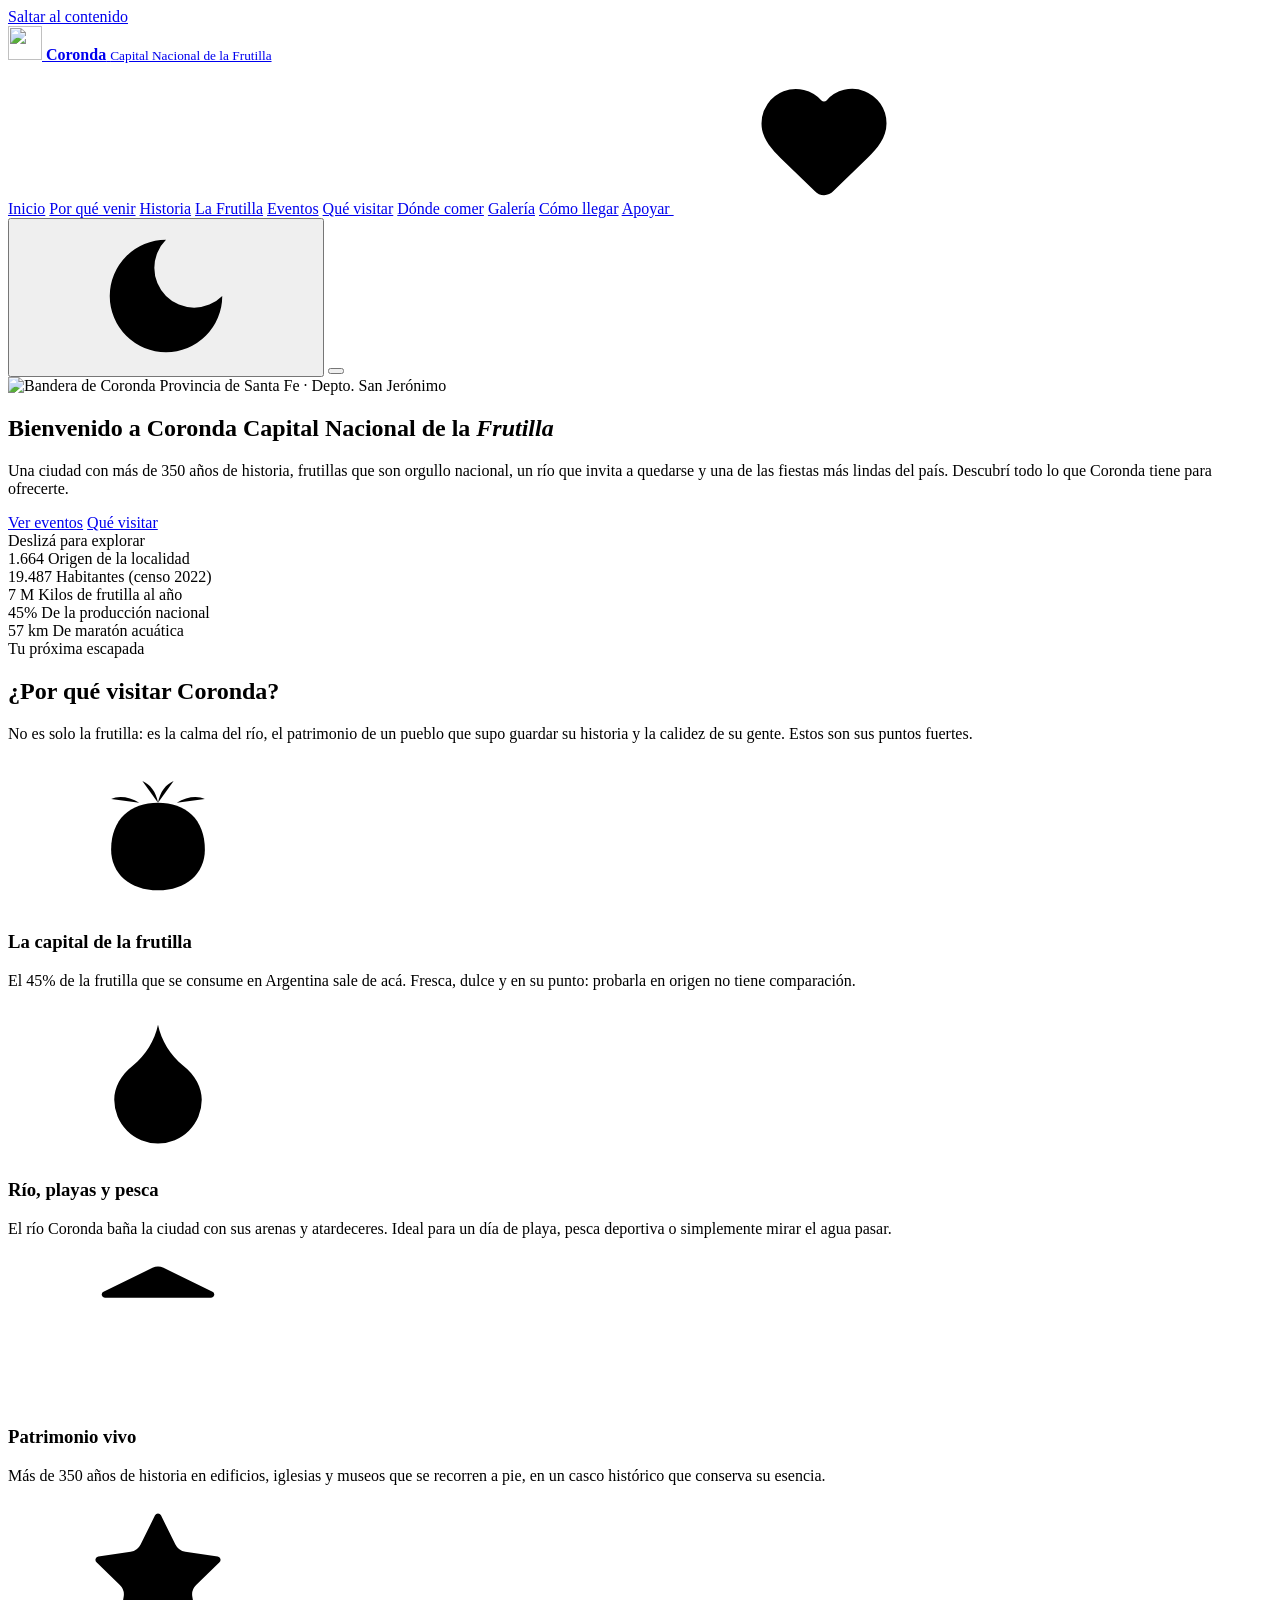
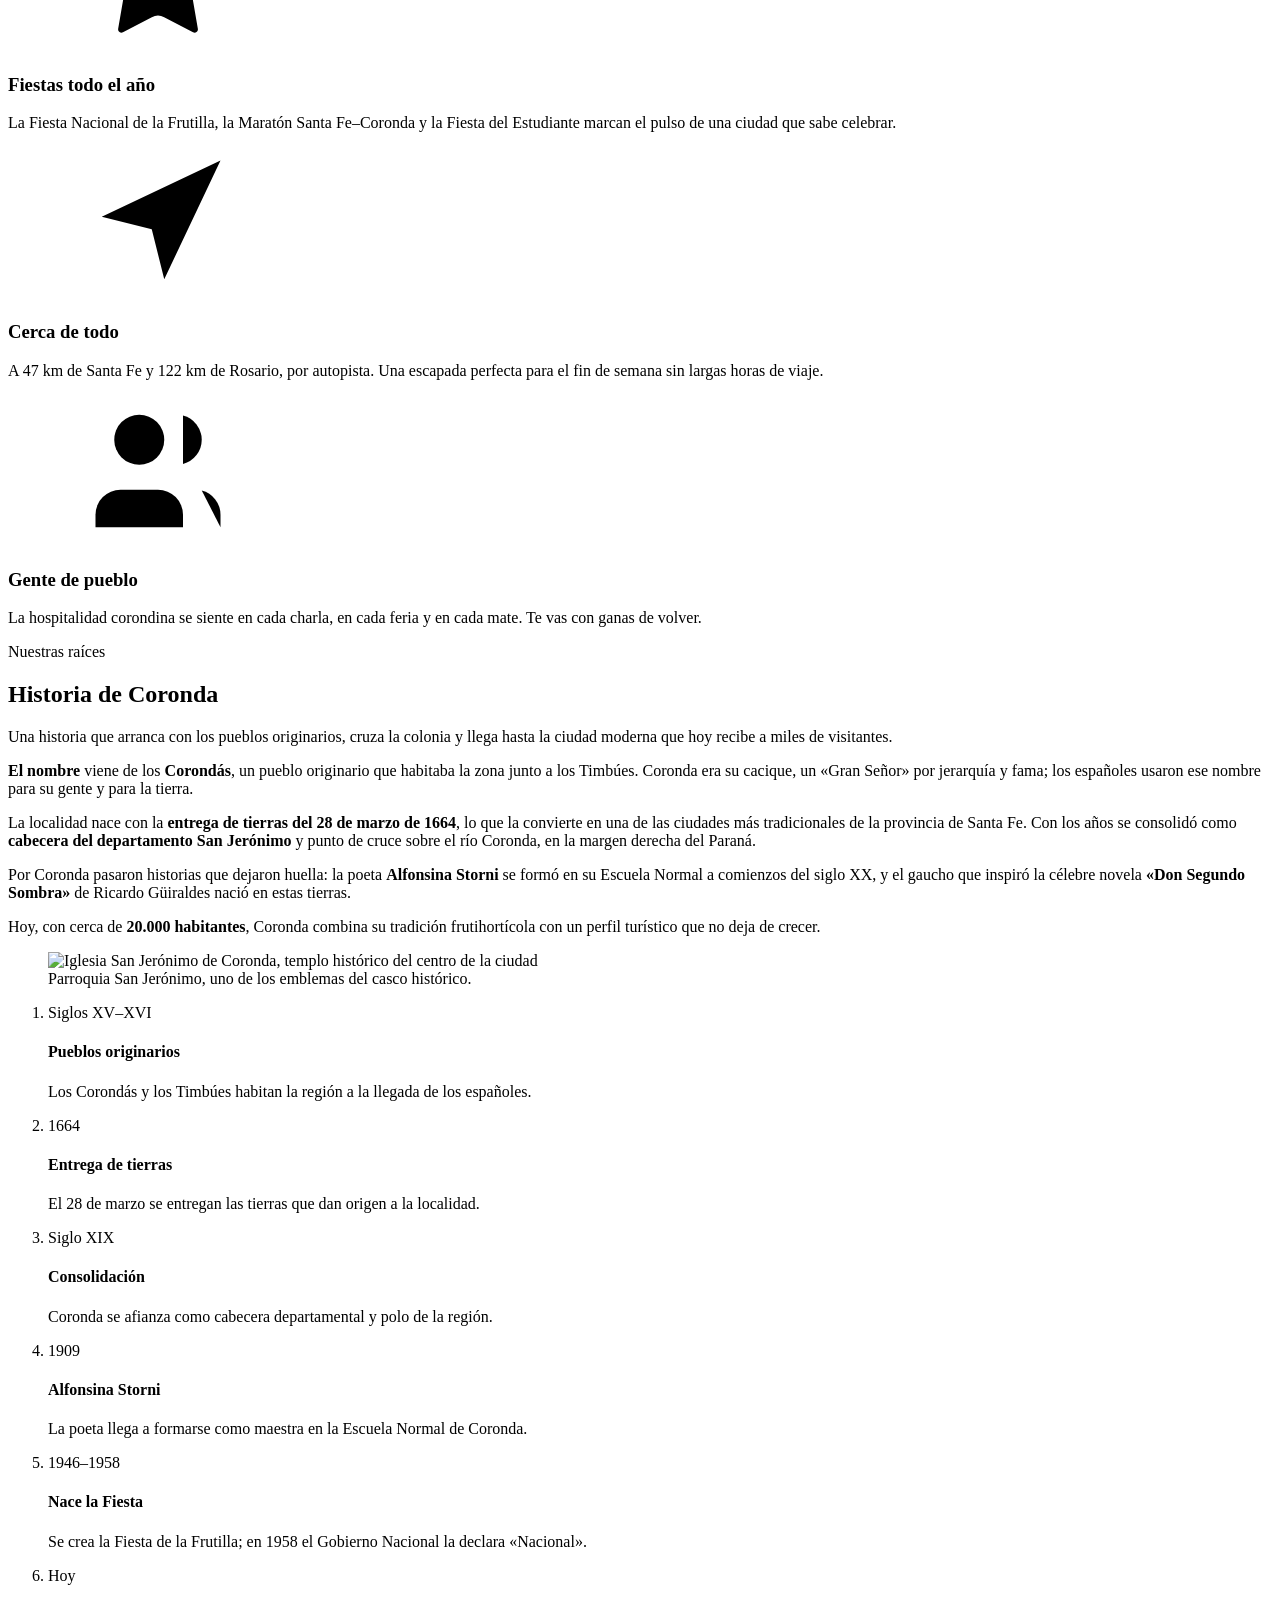
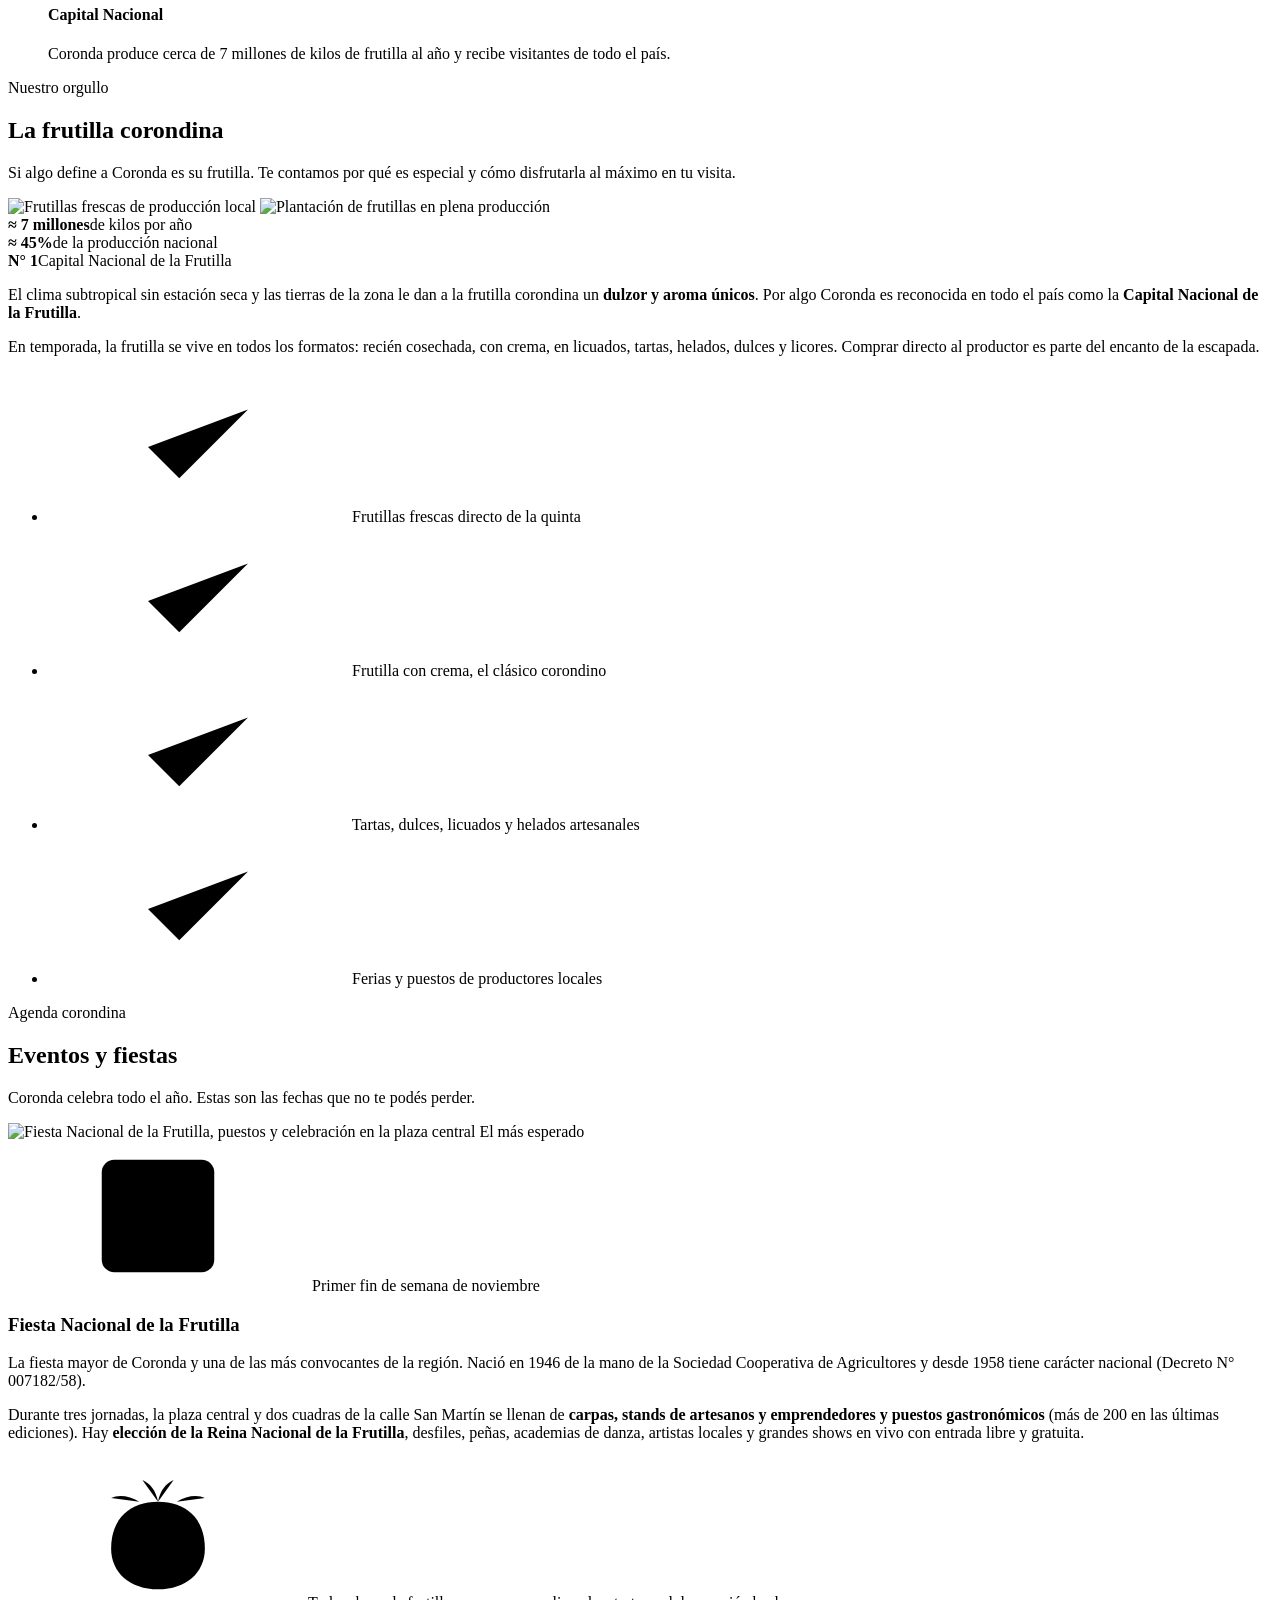
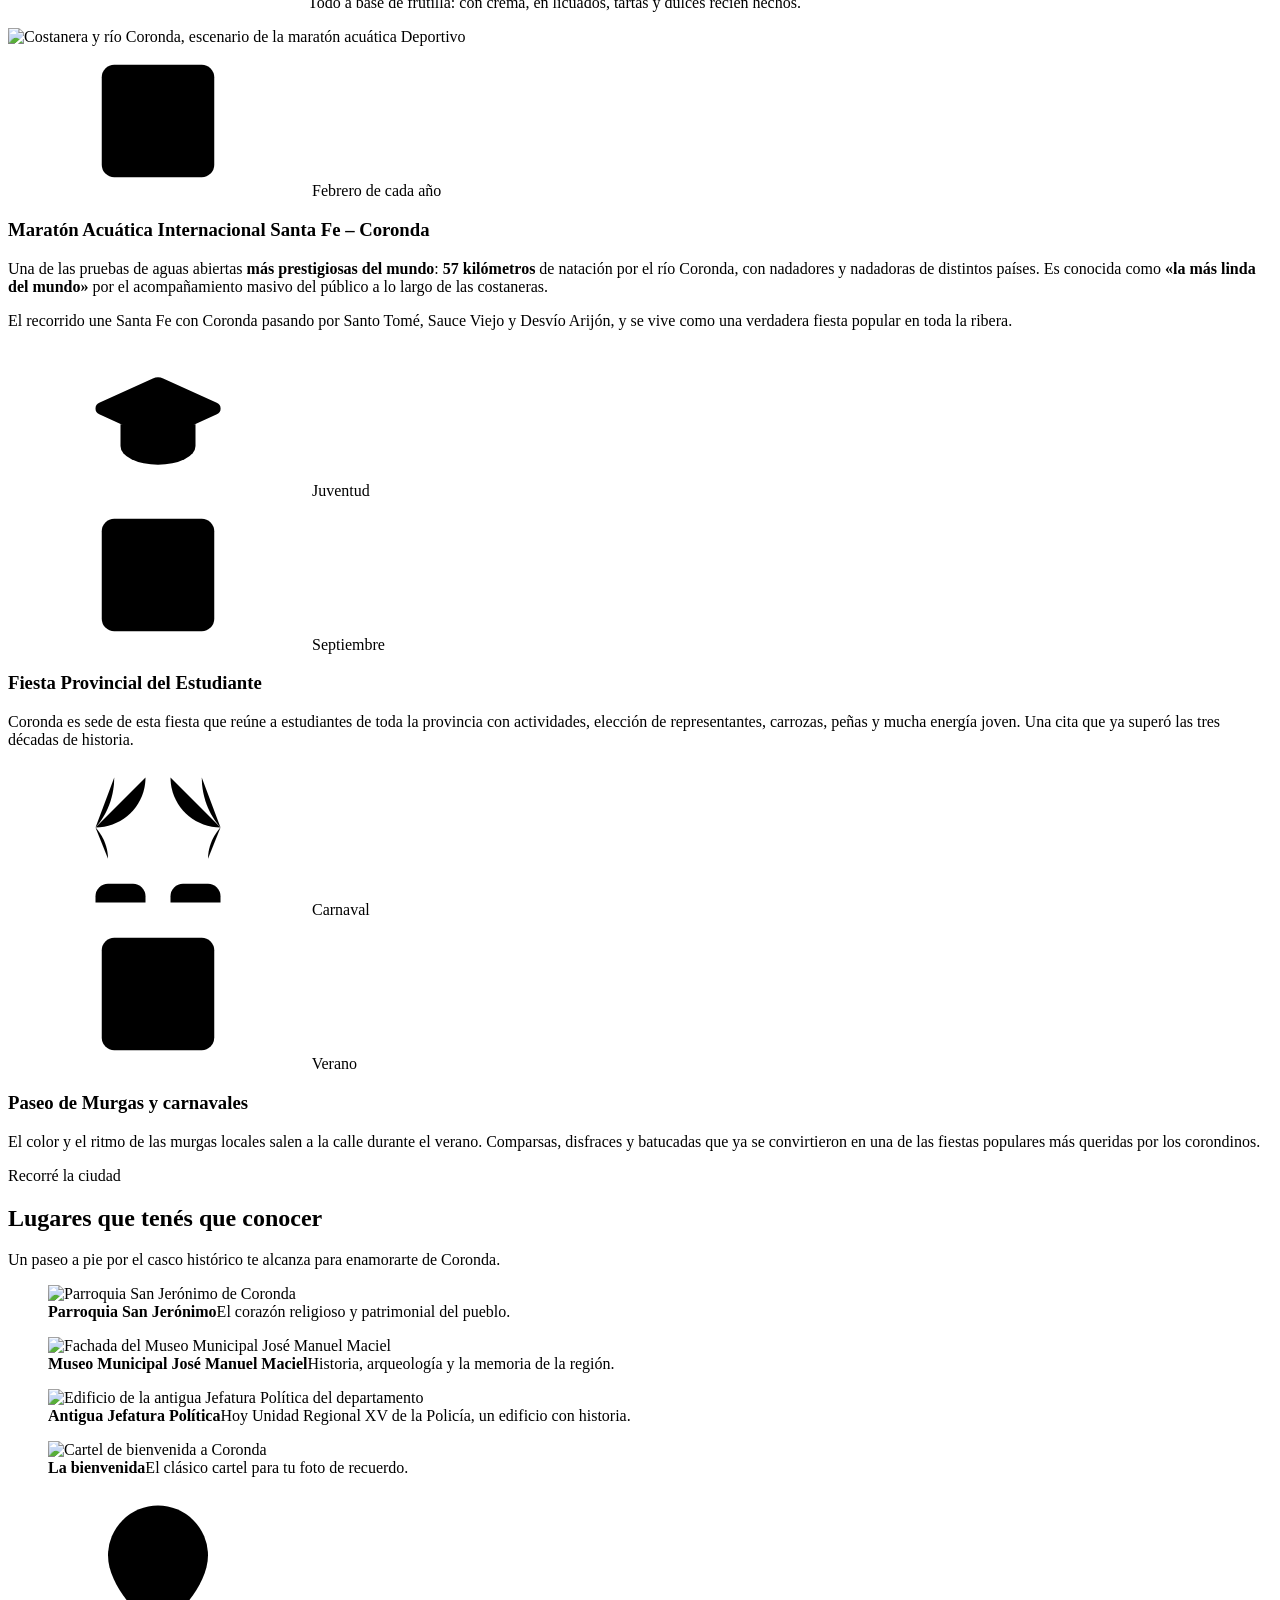
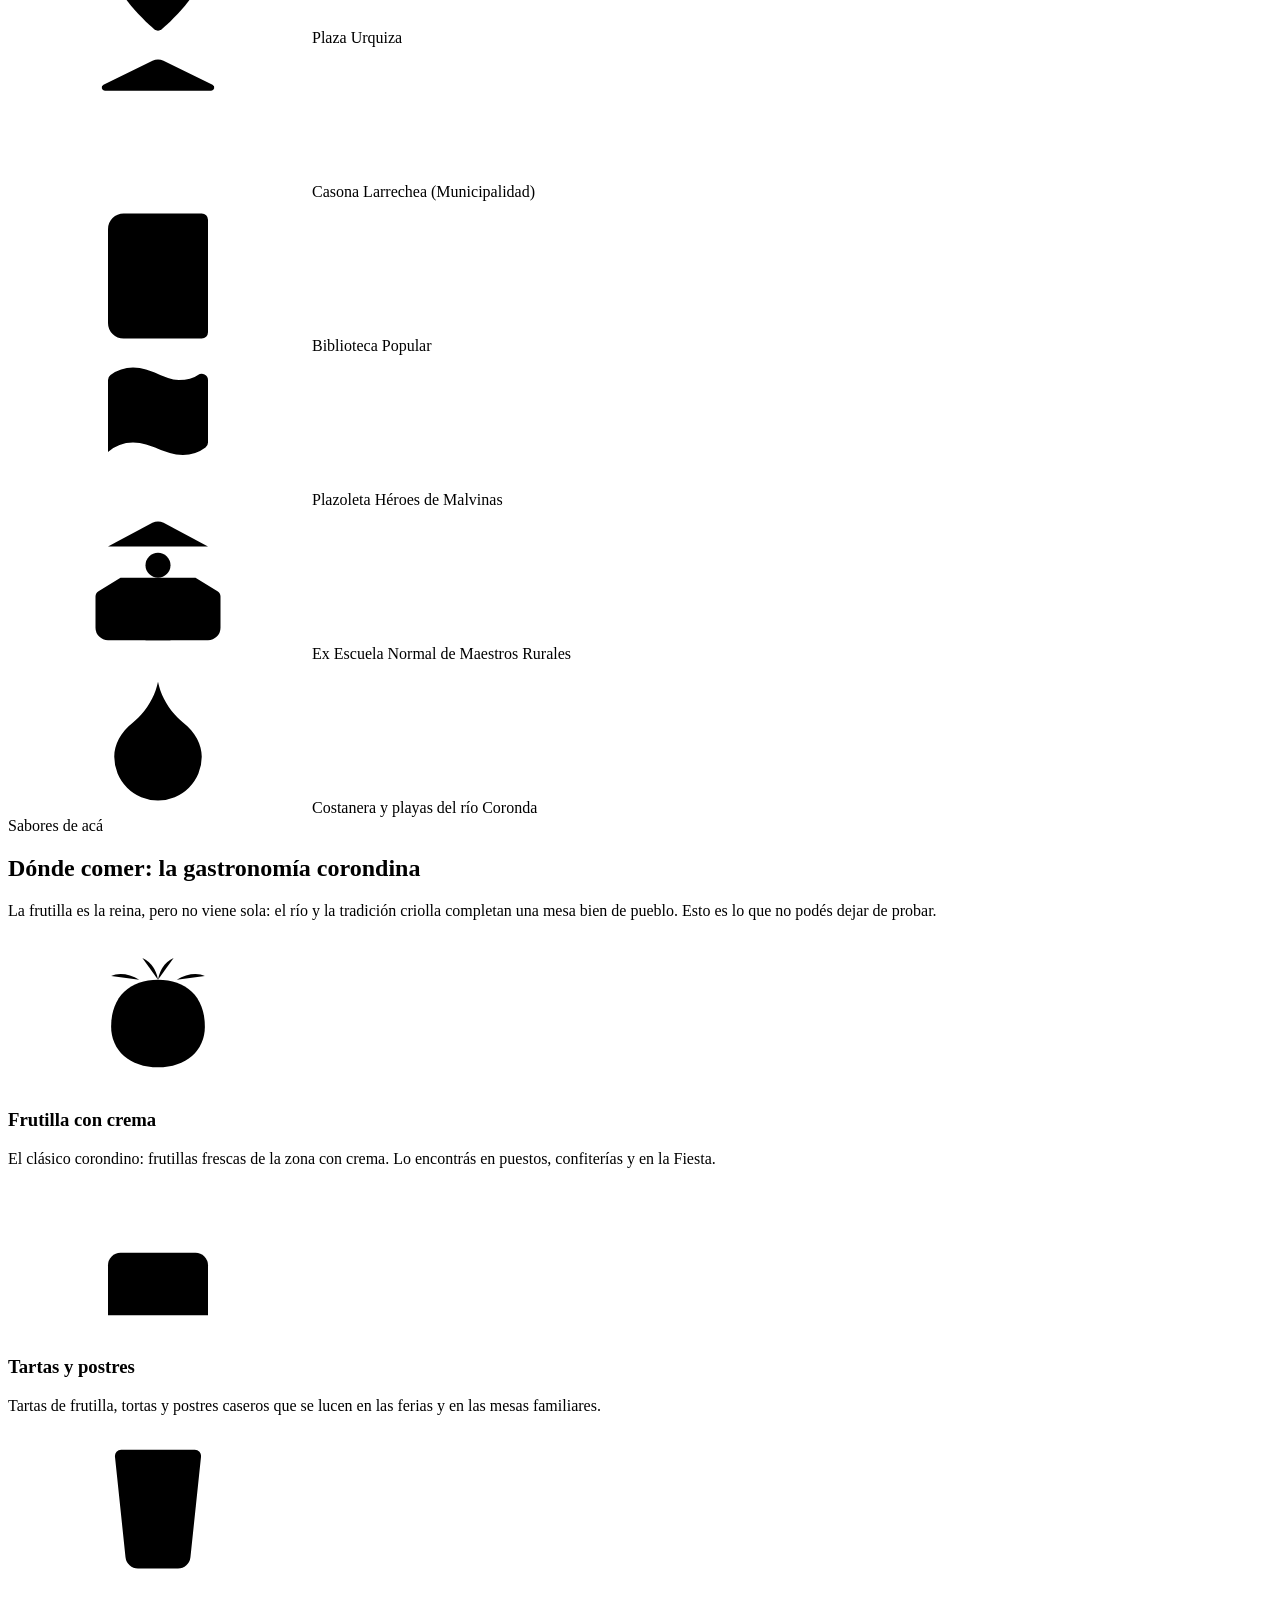
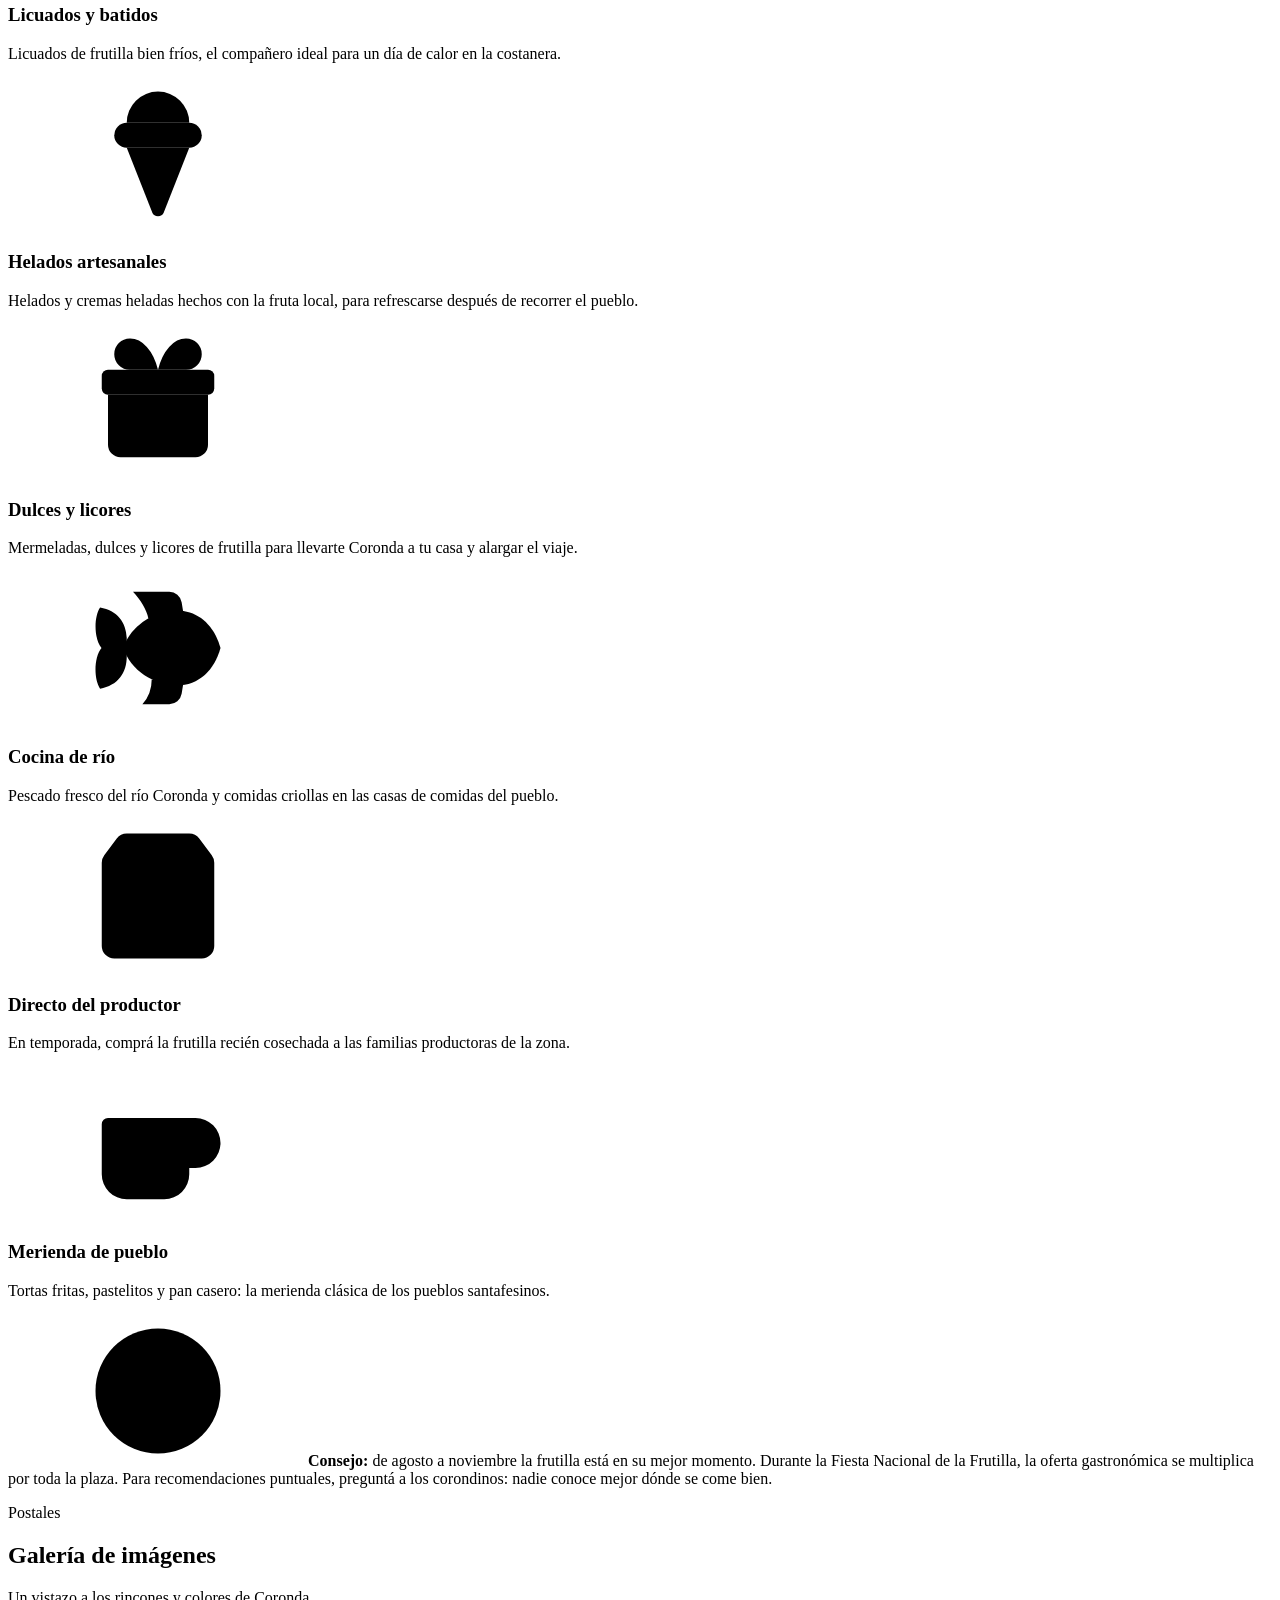
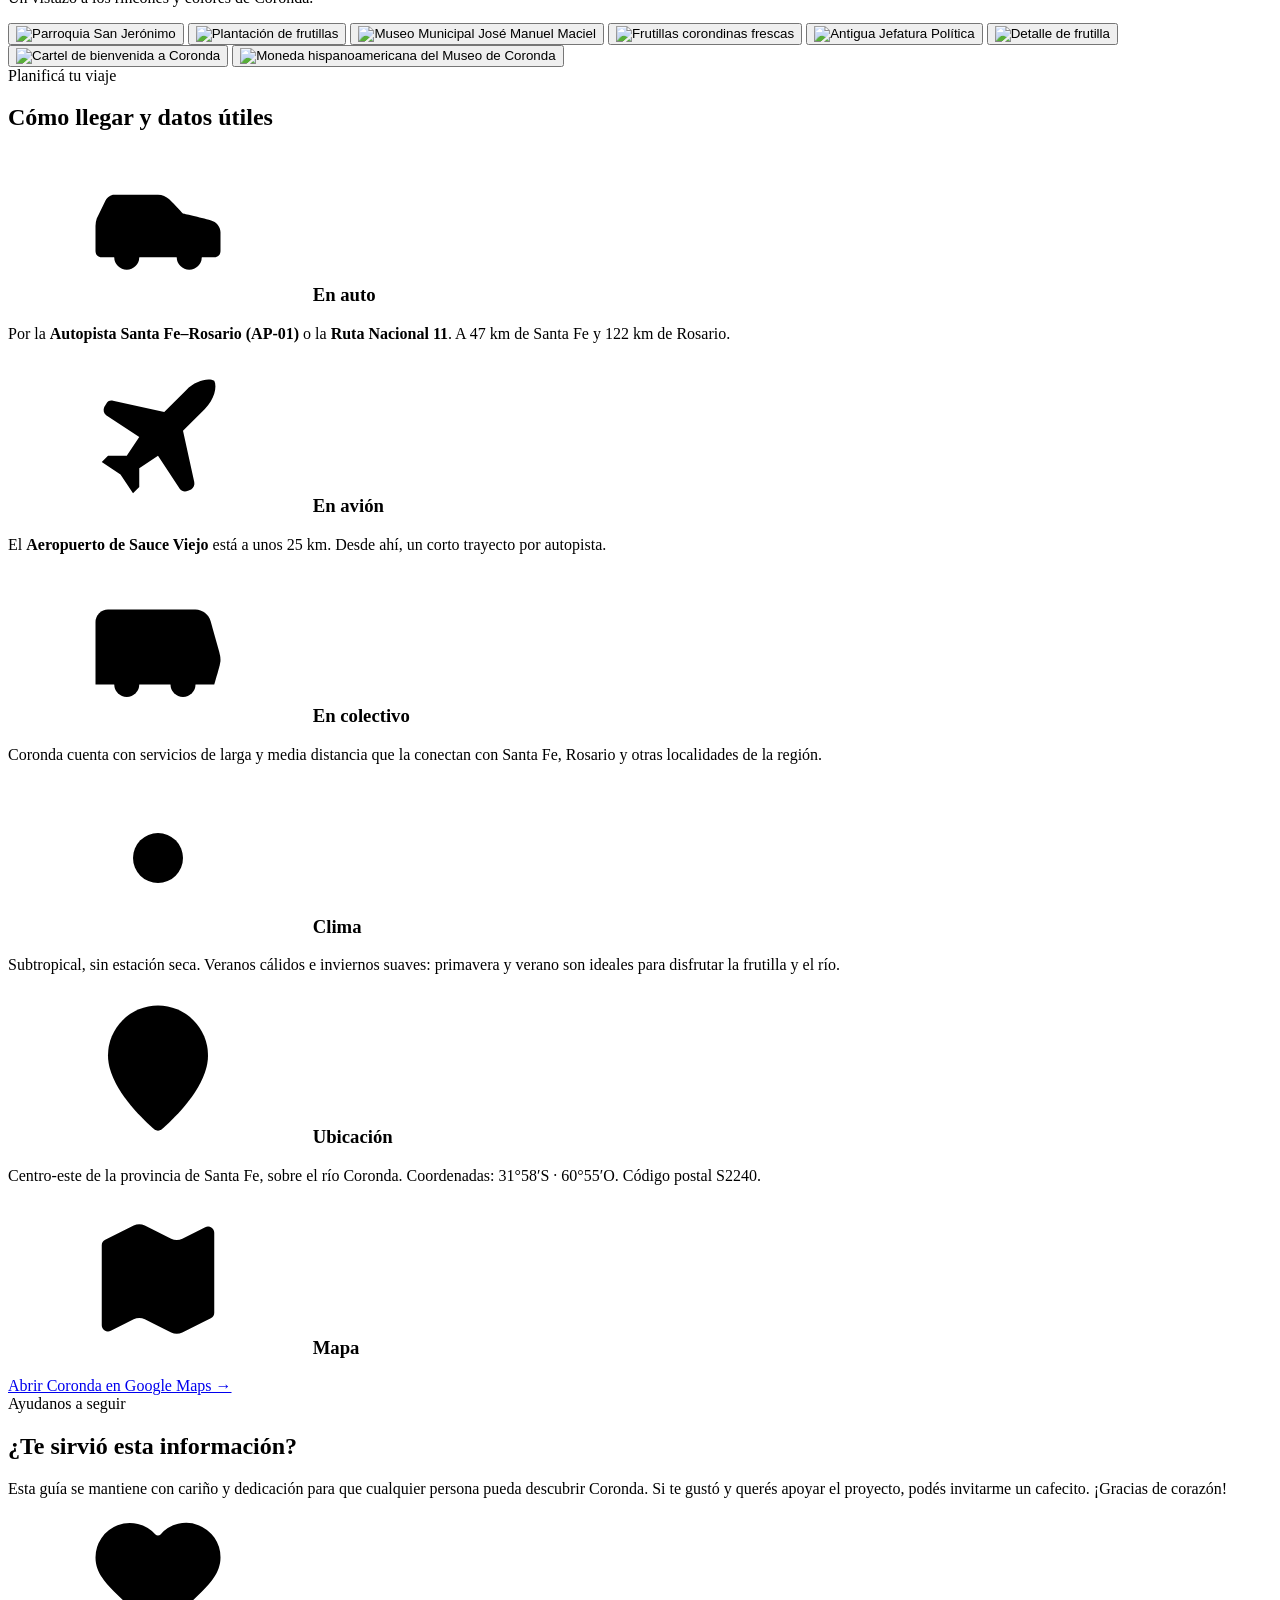
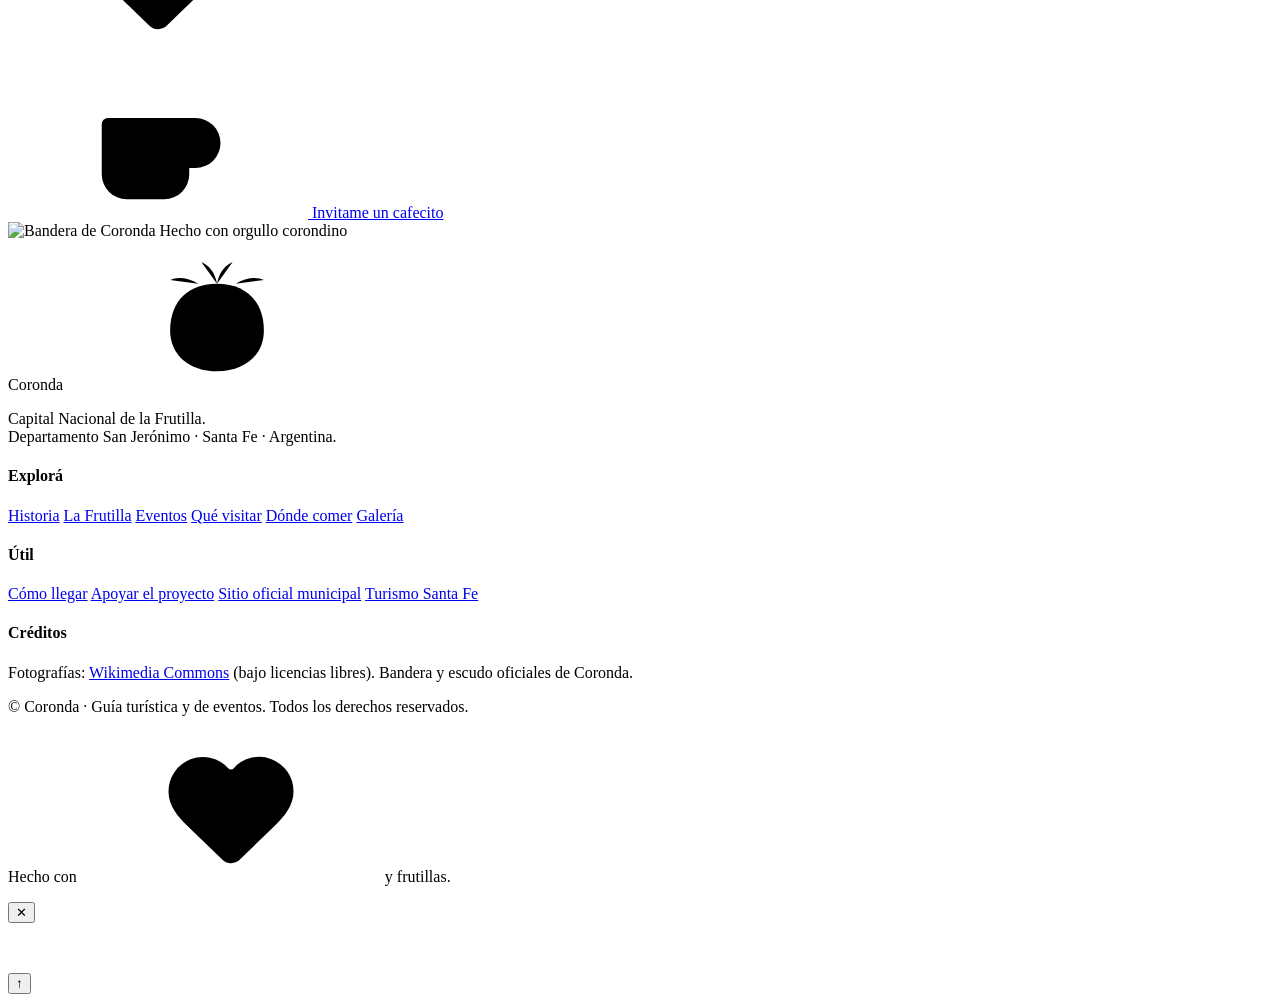
==== index.html @ a12a456e "Add files via upload" ====
<!DOCTYPE html>
<html lang="es" class="no-js">
<head>
  <meta charset="UTF-8" />
  <script>
    document.documentElement.classList.replace("no-js", "js");
    // Carga el tema guardado antes de pintar (evita el parpadeo)
    try {
      var t = localStorage.getItem("coronda-theme");
      if (t !== "dark" && t !== "light") t = (window.matchMedia && window.matchMedia("(prefers-color-scheme: dark)").matches) ? "dark" : "light";
      document.documentElement.setAttribute("data-theme", t);
    } catch (e) {}
  </script>
  <meta name="viewport" content="width=device-width, initial-scale=1.0" />

  <!-- ============ SEO BÁSICO ============ -->
  <title>Coronda · Capital Nacional de la Frutilla — Turismo, eventos e historia</title>
  <meta name="description" content="Descubrí Coronda, Santa Fe: la Capital Nacional de la Frutilla. Fiesta Nacional de la Frutilla, Maratón Acuática Santa Fe–Coronda, historia, gastronomía, lugares para visitar y todo para planificar tu escapada." />
  <meta name="keywords" content="Coronda, Santa Fe, San Jerónimo, Capital Nacional de la Frutilla, Fiesta Nacional de la Frutilla, Maratón Santa Fe Coronda, turismo Coronda, historia Coronda, frutillas Coronda" />
  <meta name="author" content="Coronda — Guía de turismo y eventos" />
  <meta name="robots" content="index, follow, max-image-preview:large" />
  <meta name="theme-color" content="#c14737" />
  <meta name="color-scheme" content="light dark" />

  <!-- CANONICAL: reemplazá por tu dominio final, ej. https://tusuario.github.io/coronda/ -->
  <link rel="canonical" href="https://TU-USUARIO.github.io/coronda/" />

  <!-- ============ GOOGLE SEARCH CONSOLE (verificación) ============
       Pegá aquí el <meta name="google-site-verification" content="..."> que te da Search Console. -->
  <!-- <meta name="google-site-verification" content="TU_CODIGO_DE_VERIFICACION" /> -->

  <!-- ============ OPEN GRAPH / REDES ============ -->
  <meta property="og:type" content="website" />
  <meta property="og:locale" content="es_AR" />
  <meta property="og:site_name" content="Coronda · Capital Nacional de la Frutilla" />
  <meta property="og:title" content="Coronda · Capital Nacional de la Frutilla" />
  <meta property="og:description" content="Turismo, eventos e historia de Coronda, Santa Fe. Fiesta Nacional de la Frutilla, Maratón Santa Fe–Coronda y mucho más." />
  <meta property="og:url" content="https://TU-USUARIO.github.io/coronda/" />
  <meta property="og:image" content="https://upload.wikimedia.org/wikipedia/commons/thumb/4/4a/Strawberry_Fields_%2814576465314%29.jpg/1280px-Strawberry_Fields_%2814576465314%29.jpg" />
  <meta name="twitter:card" content="summary_large_image" />
  <meta name="twitter:title" content="Coronda · Capital Nacional de la Frutilla" />
  <meta name="twitter:description" content="Turismo, eventos e historia de Coronda, Santa Fe." />
  <meta name="twitter:image" content="https://upload.wikimedia.org/wikipedia/commons/thumb/4/4a/Strawberry_Fields_%2814576465314%29.jpg/1280px-Strawberry_Fields_%2814576465314%29.jpg" />

  <!-- Favicon -->
  <link rel="icon" type="image/svg+xml" href="assets/img/favicon.svg" />
  <link rel="manifest" href="manifest.webmanifest" />

  <!-- Tipografías -->
  <link rel="preconnect" href="https://fonts.googleapis.com" />
  <link rel="preconnect" href="https://fonts.gstatic.com" crossorigin />
  <link href="https://fonts.googleapis.com/css2?family=Fraunces:ital,opsz,wght@0,9..144,500;0,9..144,600;0,9..144,700;1,9..144,500;1,9..144,600&family=Inter:wght@400;500;600;700&display=swap" rel="stylesheet" />

  <!-- Rendimiento: precarga del hero y CDN de imágenes -->
  <link rel="preconnect" href="https://upload.wikimedia.org" crossorigin />
  <link rel="preload" as="image" fetchpriority="high" href="https://upload.wikimedia.org/wikipedia/commons/thumb/4/4a/Strawberry_Fields_%2814576465314%29.jpg/1920px-Strawberry_Fields_%2814576465314%29.jpg" />

  <link rel="stylesheet" href="css/styles.css" />

  <!-- ============ GOOGLE ADSENSE ============
       1. Creá tu cuenta en https://adsense.google.com
       2. Cuando aprueben tu sitio, pegá aquí el bloque <script async src="https://pagead2.googlesyndication.com/pagead/js/adsbygoogle.js?client=ca-pub-XXXX" crossorigin="anonymous"></script>
       3. Activá los bloques de anuncio marcados con class="ad-slot" más abajo. -->
  <!-- <script async src="https://pagead2.googlesyndication.com/pagead/js/adsbygoogle.js?client=ca-pub-TU_ID_PUBLICADOR" crossorigin="anonymous"></script> -->

  <!-- ============ GOOGLE ANALYTICS (opcional) ============
       Para medir visitas: creá una propiedad en https://analytics.google.com,
       copiá tu ID (G-XXXXXXXXXX) y descomentá este bloque. -->
  <!--
  <script async src="https://www.googletagmanager.com/gtag/js?id=G-XXXXXXXXXX"></script>
  <script>window.dataLayer = window.dataLayer || []; function gtag(){dataLayer.push(arguments);} gtag('js', new Date()); gtag('config', 'G-XXXXXXXXXX');</script>
  -->

  <!-- ============ DATOS ESTRUCTURADOS (JSON-LD) ============ -->
  <script type="application/ld+json">
  {
    "@context": "https://schema.org",
    "@type": "WebSite",
    "name": "Coronda · Capital Nacional de la Frutilla",
    "url": "https://TU-USUARIO.github.io/coronda/",
    "inLanguage": "es-AR",
    "description": "Guía de turismo, eventos e historia de Coronda, Santa Fe."
  }
  </script>
  <script type="application/ld+json">
  {
    "@context": "https://schema.org",
    "@type": "TouristDestination",
    "name": "Coronda",
    "description": "Coronda es la Capital Nacional de la Frutilla, cabecera del departamento San Jerónimo, provincia de Santa Fe, Argentina. Famosa por su producción de frutillas, su Fiesta Nacional de la Frutilla y la Maratón Acuática Internacional Santa Fe–Coronda.",
    "url": "https://TU-USUARIO.github.io/coronda/",
    "address": {
      "@type": "PostalAddress",
      "addressLocality": "Coronda",
      "addressRegion": "Santa Fe",
      "postalCode": "S2240",
      "addressCountry": "AR"
    },
    "geo": { "@type": "GeoCoordinates", "latitude": -31.9745, "longitude": -60.9160 }
  }
  </script>
  <script type="application/ld+json">
  {
    "@context": "https://schema.org",
    "@type": "Event",
    "name": "Fiesta Nacional de la Frutilla",
    "description": "La fiesta más importante de Coronda y una de las más convocantes de la región. Reúne a productores, artesanos, artistas y público con stands, gastronomía a base de frutilla, la elección de la Reina Nacional de la Frutilla y grandes shows en vivo. Se realiza cada año el primer fin de semana de noviembre en la plaza central de Coronda.",
    "startDate": "2026-11-06",
    "endDate": "2026-11-08",
    "eventStatus": "https://schema.org/EventScheduled",
    "eventAttendanceMode": "https://schema.org/OfflineEventAttendanceMode",
    "location": {
      "@type": "Place",
      "name": "Plaza central de Coronda",
      "address": { "@type": "PostalAddress", "addressLocality": "Coronda", "addressRegion": "Santa Fe", "addressCountry": "AR" }
    },
    "image": "https://upload.wikimedia.org/wikipedia/commons/thumb/4/4a/Strawberry_Fields_%2814576465314%29.jpg/1280px-Strawberry_Fields_%2814576465314%29.jpg",
    "isAccessibleForFree": true,
    "organizer": { "@type": "Organization", "name": "Municipalidad de Coronda" }
  }
  </script>
  <script type="application/ld+json">
  {
    "@context": "https://schema.org",
    "@type": "Event",
    "name": "Maratón Acuática Internacional Santa Fe–Coronda",
    "description": "Una de las pruebas de aguas abiertas más prestigiosas del mundo: 57 km de natación por el río Coronda, desde Santa Fe hasta Coronda, conocida como «la más linda del mundo». Se realiza cada año en el mes de febrero.",
    "startDate": "2026-02-01",
    "eventStatus": "https://schema.org/EventScheduled",
    "eventAttendanceMode": "https://schema.org/OfflineEventAttendanceMode",
    "location": {
      "@type": "Place",
      "name": "Río Coronda",
      "address": { "@type": "PostalAddress", "addressLocality": "Coronda", "addressRegion": "Santa Fe", "addressCountry": "AR" }
    },
    "isAccessibleForFree": true
  }
  </script>
</head>
<body>

  <a class="skip-link" href="#contenido">Saltar al contenido</a>

  <!-- ===================== SPRITE DE ICONOS SVG (Lucide + frutilla) ===================== -->
  <svg xmlns="http://www.w3.org/2000/svg" style="display:none" aria-hidden="true">
    <symbol id="icon-strawberry" viewBox="0 0 24 24">
      <path d="M12 21c-4.5 0-7.5-2.7-7.5-6.5C4.5 9.6 7.6 7 12 7s7.5 2.6 7.5 7.5c0 3.8-3 6.5-7.5 6.5z"/>
      <path d="M9 7c-1.5-1-3.4-1.2-4.5-.6"/>
      <path d="M15 7c1.5-1 3.4-1.2 4.5-.6"/>
      <path d="M12 7c-.3-1.8-1.3-3-2.5-3.5"/>
      <path d="M12 7c.3-1.8 1.3-3 2.5-3.5"/>
      <circle cx="8.6" cy="11" r=".45" fill="currentColor" stroke="none"/>
      <circle cx="12" cy="10.2" r=".45" fill="currentColor" stroke="none"/>
      <circle cx="15.4" cy="11.2" r=".45" fill="currentColor" stroke="none"/>
      <circle cx="7.6" cy="14" r=".45" fill="currentColor" stroke="none"/>
      <circle cx="11.2" cy="14.6" r=".45" fill="currentColor" stroke="none"/>
      <circle cx="14.6" cy="15" r=".45" fill="currentColor" stroke="none"/>
      <circle cx="10.2" cy="17.6" r=".45" fill="currentColor" stroke="none"/>
      <circle cx="13.6" cy="18" r=".45" fill="currentColor" stroke="none"/>
    </symbol>
    <symbol id="icon-droplet" viewBox="0 0 24 24"><path d="M12 22a7 7 0 0 0 7-7c0-2-1-3.9-3-5.5s-3.5-4-4-6.5c-.5 2.5-2 4.9-4 6.5C6 11.1 5 13 5 15a7 7 0 0 0 7 7z"/></symbol>
    <symbol id="icon-landmark" viewBox="0 0 24 24"><path d="M10 18v-7"/><path d="M11.119 2.205a2 2 0 0 1 1.762 0l7.84 3.846A.5.5 0 0 1 20.5 7h-17a.5.5 0 0 1-.22-.949z"/><path d="M14 18v-7"/><path d="M18 18v-7"/><path d="M3 22h18"/><path d="M6 18v-7"/></symbol>
    <symbol id="icon-star" viewBox="0 0 24 24"><path d="M11.525 2.295a.53.53 0 0 1 .95 0l2.31 4.679a2.123 2.123 0 0 0 1.595 1.16l5.166.756a.53.53 0 0 1 .294.904l-3.736 3.638a2.123 2.123 0 0 0-.611 1.878l.882 5.14a.53.53 0 0 1-.771.56l-4.618-2.428a2.122 2.122 0 0 0-1.973 0L6.396 21.01a.53.53 0 0 1-.77-.56l.881-5.139a2.122 2.122 0 0 0-.611-1.879L2.16 9.795a.53.53 0 0 1 .294-.906l5.165-.755a2.122 2.122 0 0 0 1.597-1.16z"/></symbol>
    <symbol id="icon-navigation" viewBox="0 0 24 24"><polygon points="3 11 22 2 13 21 11 13 3 11"/></symbol>
    <symbol id="icon-car" viewBox="0 0 24 24"><path d="M19 17h2c.6 0 1-.4 1-1v-3c0-.9-.7-1.7-1.5-1.9C18.7 10.6 16 10 16 10s-1.3-1.4-2.2-2.3c-.5-.4-1.1-.7-1.8-.7H5c-.6 0-1.1.4-1.4.9l-1.4 2.9A3.7 3.7 0 0 0 2 12v4c0 .6.4 1 1 1h2"/><circle cx="7" cy="17" r="2"/><path d="M9 17h6"/><circle cx="17" cy="17" r="2"/></symbol>
    <symbol id="icon-users" viewBox="0 0 24 24"><path d="M16 21v-2a4 4 0 0 0-4-4H6a4 4 0 0 0-4 4v2"/><path d="M16 3.128a4 4 0 0 1 0 7.744"/><path d="M22 21v-2a4 4 0 0 0-3-3.87"/><circle cx="9" cy="7" r="4"/></symbol>
    <symbol id="icon-calendar" viewBox="0 0 24 24"><path d="M8 2v3"/><path d="M16 2v3"/><rect x="3" y="3" width="18" height="18" rx="2"/><path d="M3 9h18"/></symbol>
    <symbol id="icon-book" viewBox="0 0 24 24"><path d="M4 19.5v-15A2.5 2.5 0 0 1 6.5 2H19a1 1 0 0 1 1 1v18a1 1 0 0 1-1 1H6.5a1 1 0 0 1 0-5H20"/></symbol>
    <symbol id="icon-school" viewBox="0 0 24 24"><path d="M14 21v-3a2 2 0 0 0-4 0v3"/><path d="M18 4.933V21"/><path d="m4 6 7.106-3.79a2 2 0 0 1 1.788 0L20 6"/><path d="m6 11-3.52 2.147a1 1 0 0 0-.48.854V19a2 2 0 0 0 2 2h16a2 2 0 0 0 2-2v-5a1 1 0 0 0-.48-.853L18 11"/><path d="M6 4.933V21"/><circle cx="12" cy="9" r="2"/></symbol>
    <symbol id="icon-sun" viewBox="0 0 24 24"><circle cx="12" cy="12" r="4"/><path d="M12 2v2"/><path d="M12 20v2"/><path d="m4.93 4.93 1.41 1.41"/><path d="m17.66 17.66 1.41 1.41"/><path d="M2 12h2"/><path d="M20 12h2"/><path d="m6.34 17.66-1.41 1.41"/><path d="m19.07 4.93-1.41 1.41"/></symbol>
    <symbol id="icon-map" viewBox="0 0 24 24"><path d="M14.106 5.553a2 2 0 0 0 1.788 0l3.659-1.83A1 1 0 0 1 21 4.619v12.764a1 1 0 0 1-.553.894l-4.553 2.277a2 2 0 0 1-1.788 0l-4.212-2.106a2 2 0 0 0-1.788 0l-3.659 1.83A1 1 0 0 1 3 19.381V6.618a1 1 0 0 1 .553-.894l4.553-2.277a2 2 0 0 1 1.788 0z"/><path d="M15 5.764v15"/><path d="M9 3.236v15"/></symbol>
    <symbol id="icon-map-pin" viewBox="0 0 24 24"><path d="M20 10c0 4.993-5.539 10.193-7.399 11.799a1 1 0 0 1-1.202 0C9.539 20.193 4 14.993 4 10a8 8 0 0 1 16 0"/><circle cx="12" cy="10" r="3"/></symbol>
    <symbol id="icon-coffee" viewBox="0 0 24 24"><path d="M10 2v2"/><path d="M14 2v2"/><path d="M16 8a1 1 0 0 1 1 1v8a4 4 0 0 1-4 4H7a4 4 0 0 1-4-4V9a1 1 0 0 1 1-1h14a4 4 0 1 1 0 8h-1"/><path d="M6 2v2"/></symbol>
    <symbol id="icon-heart" viewBox="0 0 24 24"><path d="M2 9.5a5.5 5.5 0 0 1 9.591-3.676.56.56 0 0 0 .818 0A5.49 5.49 0 0 1 22 9.5c0 2.29-1.5 4-3 5.5l-5.492 5.313a2 2 0 0 1-3 .019L5 15c-1.5-1.5-3-3.2-3-5.5"/></symbol>
    <symbol id="icon-flag" viewBox="0 0 24 24"><path d="M4 22V4a1 1 0 0 1 .4-.8A6 6 0 0 1 8 2c3 0 5 2 7.333 2q2 0 3.067-.8A1 1 0 0 1 20 4v10a1 1 0 0 1-.4.8A6 6 0 0 1 16 16c-3 0-5-2-8-2a6 6 0 0 0-4 1.528"/></symbol>
    <symbol id="icon-graduation-cap" viewBox="0 0 24 24"><path d="M21.42 10.922a1 1 0 0 0-.019-1.838L12.83 5.18a2 2 0 0 0-1.66 0L2.6 9.08a1 1 0 0 0 0 1.832l8.57 3.908a2 2 0 0 0 1.66 0z"/><path d="M22 10v6"/><path d="M6 12.5V16a6 3 0 0 0 12 0v-3.5"/></symbol>
    <symbol id="icon-theater" viewBox="0 0 24 24"><path d="M2 10s3-3 3-8"/><path d="M22 10s-3-3-3-8"/><path d="M10 2c0 4.4-3.6 8-8 8"/><path d="M14 2c0 4.4 3.6 8 8 8"/><path d="M2 10s2 2 2 5"/><path d="M22 10s-2 2-2 5"/><path d="M8 15h8"/><path d="M2 22v-1a2 2 0 0 1 2-2h4a2 2 0 0 1 2 2v1"/><path d="M14 22v-1a2 2 0 0 1 2-2h4a2 2 0 0 1 2 2v1"/></symbol>
    <symbol id="icon-plane" viewBox="0 0 24 24"><path d="M17.8 19.2 16 11l3.5-3.5C21 6 21.5 4 21 3c-1-.5-3 0-4.5 1.5L13 8 4.8 6.2c-.5-.1-.9.1-1.1.5l-.3.5c-.2.5-.1 1 .3 1.3L9 12l-2 3H4l-1 1 3 2 2 3 1-1v-3l3-2 3.5 5.3c.3.4.8.5 1.3.3l.5-.2c.4-.3.6-.7.5-1.2z"/></symbol>
    <symbol id="icon-bus" viewBox="0 0 24 24"><path d="M8 6v6"/><path d="M15 6v6"/><path d="M2 12h19.6"/><path d="M18 18h3s.5-1.7.8-2.8c.1-.4.2-.8.2-1.2 0-.4-.1-.8-.2-1.2l-1.4-5C20.1 6.8 19.1 6 18 6H4a2 2 0 0 0-2 2v10h3"/><circle cx="7" cy="18" r="2"/><path d="M9 18h5"/><circle cx="16" cy="18" r="2"/></symbol>
    <symbol id="icon-glass-water" viewBox="0 0 24 24"><path d="M5.116 4.104A1 1 0 0 1 6.11 3h11.78a1 1 0 0 1 .994 1.105L17.19 20.21A2 2 0 0 1 15.2 22H8.8a2 2 0 0 1-2-1.79z"/><path d="M6 12a5 5 0 0 1 6 0 5 5 0 0 0 6 0"/></symbol>
    <symbol id="icon-cake" viewBox="0 0 24 24"><path d="M20 21v-8a2 2 0 0 0-2-2H6a2 2 0 0 0-2 2v8"/><path d="M4 16s.5-1 2-1 2.5 2 4 2 2.5-2 4-2 2.5 2 4 2 2-1 2-1"/><path d="M2 21h20"/><path d="M7 8v3"/><path d="M12 8v3"/><path d="M17 8v3"/><path d="M7 4h.01"/><path d="M12 4h.01"/><path d="M17 4h.01"/></symbol>
    <symbol id="icon-ice-cream" viewBox="0 0 24 24"><path d="m7 11 4.08 10.35a1 1 0 0 0 1.84 0L17 11"/><path d="M17 7A5 5 0 0 0 7 7"/><path d="M17 7a2 2 0 0 1 0 4H7a2 2 0 0 1 0-4"/></symbol>
    <symbol id="icon-gift" viewBox="0 0 24 24"><path d="M12 7v14"/><path d="M20 11v8a2 2 0 0 1-2 2H6a2 2 0 0 1-2-2v-8"/><path d="M7.5 7a1 1 0 0 1 0-5A4.8 8 0 0 1 12 7a4.8 8 0 0 1 4.5-5 1 1 0 0 1 0 5"/><rect x="3" y="7" width="18" height="4" rx="1"/></symbol>
    <symbol id="icon-fish" viewBox="0 0 24 24"><path d="M6.5 12c.94-3.46 4.94-6 8.5-6 3.56 0 6.06 2.54 7 6-.94 3.47-3.44 6-7 6s-7.56-2.53-8.5-6Z"/><path d="M18 12v.5"/><path d="M16 17.93a9.77 9.77 0 0 1 0-11.86"/><path d="M7 10.67C7 8 5.58 5.97 2.73 5.5c-1 1.5-1 5 .23 6.5-1.24 1.5-1.24 5-.23 6.5C5.58 18.03 7 16 7 13.33"/><path d="M10.46 7.26C10.2 5.88 9.17 4.24 8 3h5.8a2 2 0 0 1 1.98 1.67l.23 1.4"/><path d="m16.01 17.93-.23 1.4A2 2 0 0 1 13.8 21H9.5a5.96 5.96 0 0 0 1.49-3.98"/></symbol>
    <symbol id="icon-bag" viewBox="0 0 24 24"><path d="M16 10a4 4 0 0 1-8 0"/><path d="M3.103 6.034h17.794"/><path d="M3.4 5.467a2 2 0 0 0-.4 1.2V20a2 2 0 0 0 2 2h14a2 2 0 0 0 2-2V6.667a2 2 0 0 0-.4-1.2l-2-2.667A2 2 0 0 0 17 2H7a2 2 0 0 0-1.6.8z"/></symbol>
    <symbol id="icon-check" viewBox="0 0 24 24"><path d="M20 6 9 17l-5-5"/></symbol>
    <symbol id="icon-info" viewBox="0 0 24 24"><circle cx="12" cy="12" r="10"/><path d="M12 16v-4"/><path d="M12 8h.01"/></symbol>
    <symbol id="icon-moon" viewBox="0 0 24 24"><path d="M12 3a6 6 0 0 0 9 9 9 9 0 1 1-9-9Z"/></symbol>
  </svg>

  <!-- ===================== HEADER / NAV ===================== -->
  <header class="site-header" id="siteHeader">
    <div class="header-inner">
      <a class="brand" href="#inicio" aria-label="Ir al inicio">
        <img class="brand-mark" src="assets/img/favicon.svg" alt="" width="34" height="34" />
        <span class="brand-text">
          <strong>Coronda</strong>
          <small>Capital Nacional de la Frutilla</small>
        </span>
      </a>

      <nav class="main-nav" id="mainNav" aria-label="Navegación principal">
        <a href="#inicio">Inicio</a>
        <a href="#porque">Por qué venir</a>
        <a href="#historia">Historia</a>
        <a href="#frutilla">La Frutilla</a>
        <a href="#eventos">Eventos</a>
        <a href="#turismo">Qué visitar</a>
        <a href="#comer">Dónde comer</a>
        <a href="#galeria">Galería</a>
        <a href="#como-llegar">Cómo llegar</a>
        <a href="#apoyar" class="nav-cta">Apoyar <svg class="icon" aria-hidden="true"><use href="#icon-heart"/></svg></a>
      </nav>

      <div class="header-actions">
        <button class="theme-toggle" id="themeToggle" aria-label="Cambiar a tema oscuro" aria-pressed="false"><svg class="icon" aria-hidden="true"><use href="#icon-moon"/></svg></button>
        <button class="menu-toggle" id="menuToggle" aria-label="Abrir menú" aria-expanded="false" aria-controls="mainNav">
          <span></span><span></span><span></span>
        </button>
      </div>
    </div>
  </header>

  <main id="contenido">
    <!-- ===================== HERO / INICIO ===================== -->
    <section class="hero" id="inicio">
      <div class="hero-bg" aria-hidden="true"></div>
      <div class="hero-overlay" aria-hidden="true"></div>
      <div class="hero-content">
        <div class="hero-badge reveal">
          <img class="flag-chip" src="assets/img/bandera-coronda.svg" alt="Bandera de Coronda" />
          <span>Provincia de Santa Fe · Depto. San Jerónimo</span>
        </div>
        <h1 class="hero-title">
          <span class="line reveal">Bienvenido a</span>
          <span class="hero-name reveal">Coronda</span>
          <span class="hero-sub reveal">Capital Nacional de la <em>Frutilla</em></span>
        </h1>
        <p class="hero-lead reveal">
          Una ciudad con más de 350 años de historia, frutillas que son orgullo nacional, un río
          que invita a quedarse y una de las fiestas más lindas del país. Descubrí todo lo que
          Coronda tiene para ofrecerte.
        </p>
        <div class="hero-actions reveal">
          <a class="btn btn-primary" href="#eventos">Ver eventos</a>
          <a class="btn btn-ghost" href="#turismo">Qué visitar</a>
        </div>
        <div class="hero-scroll reveal" aria-hidden="true">
          <span>Deslizá para explorar</span>
          <i class="scroll-line"></i>
        </div>
      </div>
    </section>

    <!-- ===================== CIFRAS RÁPIDAS ===================== -->
    <section class="stats" aria-label="Datos destacados">
      <div class="container stats-grid">
        <div class="stat reveal">
          <span class="stat-num" data-count="1664" data-suffix="">1.664</span>
          <span class="stat-label">Origen de la localidad</span>
        </div>
        <div class="stat reveal">
          <span class="stat-num" data-count="19487" data-suffix="">19.487</span>
          <span class="stat-label">Habitantes (censo 2022)</span>
        </div>
        <div class="stat reveal">
          <span class="stat-num" data-count="7" data-suffix=" M">7 M</span>
          <span class="stat-label">Kilos de frutilla al año</span>
        </div>
        <div class="stat reveal">
          <span class="stat-num" data-count="45" data-suffix="%">45%</span>
          <span class="stat-label">De la producción nacional</span>
        </div>
        <div class="stat reveal">
          <span class="stat-num" data-count="57" data-suffix=" km">57 km</span>
          <span class="stat-label">De maratón acuática</span>
        </div>
      </div>
    </section>

    <!-- ===================== POR QUÉ VISITAR ===================== -->
    <section class="section section-cream" id="porque">
      <div class="container">
        <header class="section-head reveal">
          <span class="eyebrow">Tu próxima escapada</span>
          <h2>¿Por qué visitar Coronda?</h2>
          <p class="section-intro">
            No es solo la frutilla: es la calma del río, el patrimonio de un pueblo que supo
            guardar su historia y la calidez de su gente. Estos son sus puntos fuertes.
          </p>
        </header>

        <div class="cards-grid">
          <article class="card reveal">
            <div class="card-icon"><svg class="icon" aria-hidden="true"><use href="#icon-strawberry"/></svg></div>
            <h3>La capital de la frutilla</h3>
            <p>El 45% de la frutilla que se consume en Argentina sale de acá. Fresca, dulce y en su punto: probarla en origen no tiene comparación.</p>
          </article>
          <article class="card reveal">
            <div class="card-icon"><svg class="icon" aria-hidden="true"><use href="#icon-droplet"/></svg></div>
            <h3>Río, playas y pesca</h3>
            <p>El río Coronda baña la ciudad con sus arenas y atardeceres. Ideal para un día de playa, pesca deportiva o simplemente mirar el agua pasar.</p>
          </article>
          <article class="card reveal">
            <div class="card-icon"><svg class="icon" aria-hidden="true"><use href="#icon-landmark"/></svg></div>
            <h3>Patrimonio vivo</h3>
            <p>Más de 350 años de historia en edificios, iglesias y museos que se recorren a pie, en un casco histórico que conserva su esencia.</p>
          </article>
          <article class="card reveal">
            <div class="card-icon"><svg class="icon" aria-hidden="true"><use href="#icon-star"/></svg></div>
            <h3>Fiestas todo el año</h3>
            <p>La Fiesta Nacional de la Frutilla, la Maratón Santa Fe–Coronda y la Fiesta del Estudiante marcan el pulso de una ciudad que sabe celebrar.</p>
          </article>
          <article class="card reveal">
            <div class="card-icon"><svg class="icon" aria-hidden="true"><use href="#icon-navigation"/></svg></div>
            <h3>Cerca de todo</h3>
            <p>A 47 km de Santa Fe y 122 km de Rosario, por autopista. Una escapada perfecta para el fin de semana sin largas horas de viaje.</p>
          </article>
          <article class="card reveal">
            <div class="card-icon"><svg class="icon" aria-hidden="true"><use href="#icon-users"/></svg></div>
            <h3>Gente de pueblo</h3>
            <p>La hospitalidad corondina se siente en cada charla, en cada feria y en cada mate. Te vas con ganas de volver.</p>
          </article>
        </div>
      </div>
    </section>

    <!-- ===================== HISTORIA ===================== -->
    <section class="section" id="historia">
      <div class="container">
        <header class="section-head reveal">
          <span class="eyebrow">Nuestras raíces</span>
          <h2>Historia de Coronda</h2>
          <p class="section-intro">
            Una historia que arranca con los pueblos originarios, cruza la colonia y llega hasta
            la ciudad moderna que hoy recibe a miles de visitantes.
          </p>
        </header>

        <div class="history-layout">
          <div class="history-text">
            <p class="reveal">
              <strong>El nombre</strong> viene de los <strong>Corondás</strong>, un pueblo originario
              que habitaba la zona junto a los Timbúes. Coronda era su cacique, un «Gran Señor» por
              jerarquía y fama; los españoles usaron ese nombre para su gente y para la tierra.
            </p>
            <p class="reveal">
              La localidad nace con la <strong>entrega de tierras del 28 de marzo de 1664</strong>,
              lo que la convierte en una de las ciudades más tradicionales de la provincia de Santa Fe.
              Con los años se consolidó como <strong>cabecera del departamento San Jerónimo</strong>
              y punto de cruce sobre el río Coronda, en la margen derecha del Paraná.
            </p>
            <p class="reveal">
              Por Coronda pasaron historias que dejaron huella: la poeta <strong>Alfonsina Storni</strong>
              se formó en su Escuela Normal a comienzos del siglo XX, y el gaucho que inspiró la célebre
              novela <strong>«Don Segundo Sombra»</strong> de Ricardo Güiraldes nació en estas tierras.
            </p>
            <p class="reveal">
              Hoy, con cerca de <strong>20.000 habitantes</strong>, Coronda combina su tradición
              frutihortícola con un perfil turístico que no deja de crecer.
            </p>
          </div>

          <figure class="history-figure reveal">
            <img src="https://upload.wikimedia.org/wikipedia/commons/thumb/d/dc/Iglesia_de_San_Jer%C3%B3nimo_%28Coronda%29.jpg/1280px-Iglesia_de_San_Jer%C3%B3nimo_%28Coronda%29.jpg"
                 alt="Iglesia San Jerónimo de Coronda, templo histórico del centro de la ciudad" loading="lazy" />
            <figcaption>Parroquia San Jerónimo, uno de los emblemas del casco histórico.</figcaption>
          </figure>
        </div>

        <div class="timeline">
          <ol>
            <li class="reveal">
              <span class="tl-year">Siglos XV–XVI</span>
              <h4>Pueblos originarios</h4>
              <p>Los Corondás y los Timbúes habitan la región a la llegada de los españoles.</p>
            </li>
            <li class="reveal">
              <span class="tl-year">1664</span>
              <h4>Entrega de tierras</h4>
              <p>El 28 de marzo se entregan las tierras que dan origen a la localidad.</p>
            </li>
            <li class="reveal">
              <span class="tl-year">Siglo XIX</span>
              <h4>Consolidación</h4>
              <p>Coronda se afianza como cabecera departamental y polo de la región.</p>
            </li>
            <li class="reveal">
              <span class="tl-year">1909</span>
              <h4>Alfonsina Storni</h4>
              <p>La poeta llega a formarse como maestra en la Escuela Normal de Coronda.</p>
            </li>
            <li class="reveal">
              <span class="tl-year">1946–1958</span>
              <h4>Nace la Fiesta</h4>
              <p>Se crea la Fiesta de la Frutilla; en 1958 el Gobierno Nacional la declara «Nacional».</p>
            </li>
            <li class="reveal">
              <span class="tl-year">Hoy</span>
              <h4>Capital Nacional</h4>
              <p>Coronda produce cerca de 7 millones de kilos de frutilla al año y recibe visitantes de todo el país.</p>
            </li>
          </ol>
        </div>
      </div>
    </section>

    <!-- ===================== LA FRUTILLA ===================== -->
    <section class="section section-frutilla" id="frutilla">
      <div class="container">
        <header class="section-head reveal">
          <span class="eyebrow">Nuestro orgullo</span>
          <h2>La frutilla corondina</h2>
          <p class="section-intro">
            Si algo define a Coronda es su frutilla. Te contamos por qué es especial y cómo
            disfrutarla al máximo en tu visita.
          </p>
        </header>

        <div class="frutilla-grid">
          <div class="frutilla-media reveal">
            <img src="https://upload.wikimedia.org/wikipedia/commons/thumb/2/25/Fragaria_ananassa20140913_132.jpg/1280px-Fragaria_ananassa20140913_132.jpg"
                 alt="Frutillas frescas de producción local" loading="lazy" />
            <img class="frutilla-media-2" src="https://upload.wikimedia.org/wikipedia/commons/thumb/4/4a/Strawberry_Fields_%2814576465314%29.jpg/1280px-Strawberry_Fields_%2814576465314%29.jpg"
                 alt="Plantación de frutillas en plena producción" loading="lazy" />
          </div>

          <div class="frutilla-text">
            <div class="frutilla-facts">
              <div class="fact reveal"><strong>≈ 7 millones</strong><span>de kilos por año</span></div>
              <div class="fact reveal"><strong>≈ 45%</strong><span>de la producción nacional</span></div>
              <div class="fact reveal"><strong>N° 1</strong><span>Capital Nacional de la Frutilla</span></div>
            </div>
            <p class="reveal">
              El clima subtropical sin estación seca y las tierras de la zona le dan a la frutilla
              corondina un <strong>dulzor y aroma únicos</strong>. Por algo Coronda es reconocida en
              todo el país como la <strong>Capital Nacional de la Frutilla</strong>.
            </p>
            <p class="reveal">
              En temporada, la frutilla se vive en todos los formatos: recién cosechada, con crema,
              en licuados, tartas, helados, dulces y licores. Comprar directo al productor es parte
              del encanto de la escapada.
            </p>
            <ul class="frutilla-list reveal">
              <li><svg class="icon" aria-hidden="true"><use href="#icon-check"/></svg> Frutillas frescas directo de la quinta</li>
              <li><svg class="icon" aria-hidden="true"><use href="#icon-check"/></svg> Frutilla con crema, el clásico corondino</li>
              <li><svg class="icon" aria-hidden="true"><use href="#icon-check"/></svg> Tartas, dulces, licuados y helados artesanales</li>
              <li><svg class="icon" aria-hidden="true"><use href="#icon-check"/></svg> Ferias y puestos de productores locales</li>
            </ul>
          </div>
        </div>
      </div>
    </section>

    <!-- ===================== EVENTOS ===================== -->
    <section class="section section-cream" id="eventos">
      <div class="container">
        <header class="section-head reveal">
          <span class="eyebrow">Agenda corondina</span>
          <h2>Eventos y fiestas</h2>
          <p class="section-intro">
            Coronda celebra todo el año. Estas son las fechas que no te podés perder.
          </p>
        </header>

        <div class="events-list">

          <article class="event-card reveal">
            <div class="event-img">
              <img src="https://upload.wikimedia.org/wikipedia/commons/thumb/4/4a/Strawberry_Fields_%2814576465314%29.jpg/1280px-Strawberry_Fields_%2814576465314%29.jpg"
                   alt="Fiesta Nacional de la Frutilla, puestos y celebración en la plaza central" loading="lazy" />
              <span class="event-badge">El más esperado</span>
            </div>
            <div class="event-body">
              <span class="event-date"><svg class="icon" aria-hidden="true"><use href="#icon-calendar"/></svg> Primer fin de semana de noviembre</span>
              <h3>Fiesta Nacional de la Frutilla</h3>
              <p>
                La fiesta mayor de Coronda y una de las más convocantes de la región. Nació en 1946
                de la mano de la Sociedad Cooperativa de Agricultores y desde 1958 tiene carácter
                nacional (Decreto N° 007182/58).
              </p>
              <p>
                Durante tres jornadas, la plaza central y dos cuadras de la calle San Martín se llenan
                de <strong>carpas, stands de artesanos y emprendedores y puestos gastronómicos</strong>
                (más de 200 en las últimas ediciones). Hay <strong>elección de la Reina Nacional de
                la Frutilla</strong>, desfiles, peñas, academias de danza, artistas locales y grandes
                shows en vivo con entrada libre y gratuita.
              </p>
              <p class="event-highlight"><svg class="icon" aria-hidden="true"><use href="#icon-strawberry"/></svg><span>Todo a base de frutilla: con crema, en licuados, tartas y dulces recién hechos.</span></p>
            </div>
          </article>

          <article class="event-card reveal">
            <div class="event-img">
              <img src="https://upload.wikimedia.org/wikipedia/commons/thumb/5/56/Cartel_Coronda_2026-06-25.jpg/1280px-Cartel_Coronda_2026-06-25.jpg"
                   alt="Costanera y río Coronda, escenario de la maratón acuática" loading="lazy" />
              <span class="event-badge event-badge-blue">Deportivo</span>
            </div>
            <div class="event-body">
              <span class="event-date"><svg class="icon" aria-hidden="true"><use href="#icon-calendar"/></svg> Febrero de cada año</span>
              <h3>Maratón Acuática Internacional Santa Fe – Coronda</h3>
              <p>
                Una de las pruebas de aguas abiertas <strong>más prestigiosas del mundo</strong>:
                <strong>57 kilómetros</strong> de natación por el río Coronda, con nadadores y nadadoras
                de distintos países. Es conocida como <strong>«la más linda del mundo»</strong> por el
                acompañamiento masivo del público a lo largo de las costaneras.
              </p>
              <p>
                El recorrido une Santa Fe con Coronda pasando por Santo Tomé, Sauce Viejo y Desvío
                Arijón, y se vive como una verdadera fiesta popular en toda la ribera.
              </p>
            </div>
          </article>

          <article class="event-card reveal">
            <div class="event-img event-img-plain">
              <span class="event-emoji"><svg class="icon" aria-hidden="true"><use href="#icon-graduation-cap"/></svg></span>
              <span class="event-badge event-badge-green">Juventud</span>
            </div>
            <div class="event-body">
              <span class="event-date"><svg class="icon" aria-hidden="true"><use href="#icon-calendar"/></svg> Septiembre</span>
              <h3>Fiesta Provincial del Estudiante</h3>
              <p>
                Coronda es sede de esta fiesta que reúne a estudiantes de toda la provincia con
                actividades, elección de representantes, carrozas, peñas y mucha energía joven.
                Una cita que ya superó las tres décadas de historia.
              </p>
            </div>
          </article>

          <article class="event-card reveal">
            <div class="event-img event-img-plain">
              <span class="event-emoji"><svg class="icon" aria-hidden="true"><use href="#icon-theater"/></svg></span>
              <span class="event-badge event-badge-red">Carnaval</span>
            </div>
            <div class="event-body">
              <span class="event-date"><svg class="icon" aria-hidden="true"><use href="#icon-calendar"/></svg> Verano</span>
              <h3>Paseo de Murgas y carnavales</h3>
              <p>
                El color y el ritmo de las murgas locales salen a la calle durante el verano.
                Comparsas, disfraces y batucadas que ya se convirtieron en una de las fiestas
                populares más queridas por los corondinos.
              </p>
            </div>
          </article>

        </div>
      </div>
    </section>

    <!-- ===================== TURISMO / LUGARES ===================== -->
    <section class="section" id="turismo">
      <div class="container">
        <header class="section-head reveal">
          <span class="eyebrow">Recorré la ciudad</span>
          <h2>Lugares que tenés que conocer</h2>
          <p class="section-intro">
            Un paseo a pie por el casco histórico te alcanza para enamorarte de Coronda.
          </p>
        </header>

        <div class="places-grid">
          <figure class="place reveal">
            <img src="https://upload.wikimedia.org/wikipedia/commons/thumb/d/dc/Iglesia_de_San_Jer%C3%B3nimo_%28Coronda%29.jpg/1280px-Iglesia_de_San_Jer%C3%B3nimo_%28Coronda%29.jpg"
                 alt="Parroquia San Jerónimo de Coronda" loading="lazy" />
            <figcaption><strong>Parroquia San Jerónimo</strong><span>El corazón religioso y patrimonial del pueblo.</span></figcaption>
          </figure>
          <figure class="place reveal">
            <img src="https://upload.wikimedia.org/wikipedia/commons/thumb/f/f8/Fachada_del_Museo_Municipal_Jos%C3%A9_Manuel_Maciel.jpg/960px-Fachada_del_Museo_Municipal_Jos%C3%A9_Manuel_Maciel.jpg"
                 alt="Fachada del Museo Municipal José Manuel Maciel" loading="lazy" />
            <figcaption><strong>Museo Municipal José Manuel Maciel</strong><span>Historia, arqueología y la memoria de la región.</span></figcaption>
          </figure>
          <figure class="place reveal">
            <img src="https://upload.wikimedia.org/wikipedia/commons/thumb/9/9d/Edificio_jefatura_politica_coronda_schlie.jpg/960px-Edificio_jefatura_politica_coronda_schlie.jpg"
                 alt="Edificio de la antigua Jefatura Política del departamento" loading="lazy" />
            <figcaption><strong>Antigua Jefatura Política</strong><span>Hoy Unidad Regional XV de la Policía, un edificio con historia.</span></figcaption>
          </figure>
          <figure class="place reveal">
            <img src="https://upload.wikimedia.org/wikipedia/commons/thumb/5/56/Cartel_Coronda_2026-06-25.jpg/1280px-Cartel_Coronda_2026-06-25.jpg"
                 alt="Cartel de bienvenida a Coronda" loading="lazy" />
            <figcaption><strong>La bienvenida</strong><span>El clásico cartel para tu foto de recuerdo.</span></figcaption>
          </figure>
        </div>

        <div class="places-extra">
          <div class="place-chip reveal"><svg class="icon" aria-hidden="true"><use href="#icon-map-pin"/></svg> Plaza Urquiza</div>
          <div class="place-chip reveal"><svg class="icon" aria-hidden="true"><use href="#icon-landmark"/></svg> Casona Larrechea (Municipalidad)</div>
          <div class="place-chip reveal"><svg class="icon" aria-hidden="true"><use href="#icon-book"/></svg> Biblioteca Popular</div>
          <div class="place-chip reveal"><svg class="icon" aria-hidden="true"><use href="#icon-flag"/></svg> Plazoleta Héroes de Malvinas</div>
          <div class="place-chip reveal"><svg class="icon" aria-hidden="true"><use href="#icon-school"/></svg> Ex Escuela Normal de Maestros Rurales</div>
          <div class="place-chip reveal"><svg class="icon" aria-hidden="true"><use href="#icon-droplet"/></svg> Costanera y playas del río Coronda</div>
        </div>
      </div>
    </section>

    <!-- ===================== DÓNDE COMER ===================== -->
    <section class="section section-gastro" id="comer">
      <div class="container">
        <header class="section-head reveal">
          <span class="eyebrow">Sabores de acá</span>
          <h2>Dónde comer: la gastronomía corondina</h2>
          <p class="section-intro">
            La frutilla es la reina, pero no viene sola: el río y la tradición criolla completan
            una mesa bien de pueblo. Esto es lo que no podés dejar de probar.
          </p>
        </header>

        <div class="cards-grid cards-4">
          <article class="card reveal">
            <div class="card-icon"><svg class="icon" aria-hidden="true"><use href="#icon-strawberry"/></svg></div>
            <h3>Frutilla con crema</h3>
            <p>El clásico corondino: frutillas frescas de la zona con crema. Lo encontrás en puestos, confiterías y en la Fiesta.</p>
          </article>
          <article class="card reveal">
            <div class="card-icon"><svg class="icon" aria-hidden="true"><use href="#icon-cake"/></svg></div>
            <h3>Tartas y postres</h3>
            <p>Tartas de frutilla, tortas y postres caseros que se lucen en las ferias y en las mesas familiares.</p>
          </article>
          <article class="card reveal">
            <div class="card-icon"><svg class="icon" aria-hidden="true"><use href="#icon-glass-water"/></svg></div>
            <h3>Licuados y batidos</h3>
            <p>Licuados de frutilla bien fríos, el compañero ideal para un día de calor en la costanera.</p>
          </article>
          <article class="card reveal">
            <div class="card-icon"><svg class="icon" aria-hidden="true"><use href="#icon-ice-cream"/></svg></div>
            <h3>Helados artesanales</h3>
            <p>Helados y cremas heladas hechos con la fruta local, para refrescarse después de recorrer el pueblo.</p>
          </article>
          <article class="card reveal">
            <div class="card-icon"><svg class="icon" aria-hidden="true"><use href="#icon-gift"/></svg></div>
            <h3>Dulces y licores</h3>
            <p>Mermeladas, dulces y licores de frutilla para llevarte Coronda a tu casa y alargar el viaje.</p>
          </article>
          <article class="card reveal">
            <div class="card-icon"><svg class="icon" aria-hidden="true"><use href="#icon-fish"/></svg></div>
            <h3>Cocina de río</h3>
            <p>Pescado fresco del río Coronda y comidas criollas en las casas de comidas del pueblo.</p>
          </article>
          <article class="card reveal">
            <div class="card-icon"><svg class="icon" aria-hidden="true"><use href="#icon-bag"/></svg></div>
            <h3>Directo del productor</h3>
            <p>En temporada, comprá la frutilla recién cosechada a las familias productoras de la zona.</p>
          </article>
          <article class="card reveal">
            <div class="card-icon"><svg class="icon" aria-hidden="true"><use href="#icon-coffee"/></svg></div>
            <h3>Merienda de pueblo</h3>
            <p>Tortas fritas, pastelitos y pan casero: la merienda clásica de los pueblos santafesinos.</p>
          </article>
        </div>

        <p class="gastro-note reveal"><svg class="icon" aria-hidden="true"><use href="#icon-info"/></svg><span><strong>Consejo:</strong> de agosto a noviembre la frutilla está en su mejor momento. Durante la Fiesta Nacional de la Frutilla, la oferta gastronómica se multiplica por toda la plaza. Para recomendaciones puntuales, preguntá a los corondinos: nadie conoce mejor dónde se come bien.</span></p>
      </div>
    </section>

    <!-- ===================== GALERÍA ===================== -->
    <section class="section section-cream" id="galeria">
      <div class="container">
        <header class="section-head reveal">
          <span class="eyebrow">Postales</span>
          <h2>Galería de imágenes</h2>
          <p class="section-intro">Un vistazo a los rincones y colores de Coronda.</p>
        </header>

        <div class="gallery" id="gallery">
          <button class="gallery-item reveal" data-full="https://upload.wikimedia.org/wikipedia/commons/thumb/d/dc/Iglesia_de_San_Jer%C3%B3nimo_%28Coronda%29.jpg/1280px-Iglesia_de_San_Jer%C3%B3nimo_%28Coronda%29.jpg" data-caption="Parroquia San Jerónimo">
            <img src="https://upload.wikimedia.org/wikipedia/commons/thumb/d/dc/Iglesia_de_San_Jer%C3%B3nimo_%28Coronda%29.jpg/960px-Iglesia_de_San_Jer%C3%B3nimo_%28Coronda%29.jpg" alt="Parroquia San Jerónimo" loading="lazy" />
          </button>
          <button class="gallery-item reveal" data-full="https://upload.wikimedia.org/wikipedia/commons/thumb/4/4a/Strawberry_Fields_%2814576465314%29.jpg/1280px-Strawberry_Fields_%2814576465314%29.jpg" data-caption="Plantación de frutillas">
            <img src="https://upload.wikimedia.org/wikipedia/commons/thumb/4/4a/Strawberry_Fields_%2814576465314%29.jpg/960px-Strawberry_Fields_%2814576465314%29.jpg" alt="Plantación de frutillas" loading="lazy" />
          </button>
          <button class="gallery-item reveal" data-full="https://upload.wikimedia.org/wikipedia/commons/thumb/f/f8/Fachada_del_Museo_Municipal_Jos%C3%A9_Manuel_Maciel.jpg/960px-Fachada_del_Museo_Municipal_Jos%C3%A9_Manuel_Maciel.jpg" data-caption="Museo Municipal José Manuel Maciel">
            <img src="https://upload.wikimedia.org/wikipedia/commons/thumb/f/f8/Fachada_del_Museo_Municipal_Jos%C3%A9_Manuel_Maciel.jpg/960px-Fachada_del_Museo_Municipal_Jos%C3%A9_Manuel_Maciel.jpg" alt="Museo Municipal José Manuel Maciel" loading="lazy" />
          </button>
          <button class="gallery-item reveal" data-full="https://upload.wikimedia.org/wikipedia/commons/thumb/2/25/Fragaria_ananassa20140913_132.jpg/1280px-Fragaria_ananassa20140913_132.jpg" data-caption="Frutillas corondinas">
            <img src="https://upload.wikimedia.org/wikipedia/commons/thumb/2/25/Fragaria_ananassa20140913_132.jpg/960px-Fragaria_ananassa20140913_132.jpg" alt="Frutillas corondinas frescas" loading="lazy" />
          </button>
          <button class="gallery-item reveal" data-full="https://upload.wikimedia.org/wikipedia/commons/thumb/9/9d/Edificio_jefatura_politica_coronda_schlie.jpg/960px-Edificio_jefatura_politica_coronda_schlie.jpg" data-caption="Antigua Jefatura Política">
            <img src="https://upload.wikimedia.org/wikipedia/commons/thumb/9/9d/Edificio_jefatura_politica_coronda_schlie.jpg/960px-Edificio_jefatura_politica_coronda_schlie.jpg" alt="Antigua Jefatura Política" loading="lazy" />
          </button>
          <button class="gallery-item reveal" data-full="https://upload.wikimedia.org/wikipedia/commons/thumb/a/a6/2009-365-215_First_Strawberry_Spotted_in_Strawberry_%283783406191%29.jpg/1280px-2009-365-215_First_Strawberry_Spotted_in_Strawberry_%283783406191%29.jpg" data-caption="Detalle de frutilla">
            <img src="https://upload.wikimedia.org/wikipedia/commons/thumb/a/a6/2009-365-215_First_Strawberry_Spotted_in_Strawberry_%283783406191%29.jpg/960px-2009-365-215_First_Strawberry_Spotted_in_Strawberry_%283783406191%29.jpg" alt="Detalle de frutilla" loading="lazy" />
          </button>
          <button class="gallery-item reveal" data-full="https://upload.wikimedia.org/wikipedia/commons/thumb/5/56/Cartel_Coronda_2026-06-25.jpg/1280px-Cartel_Coronda_2026-06-25.jpg" data-caption="Cartel de bienvenida">
            <img src="https://upload.wikimedia.org/wikipedia/commons/thumb/5/56/Cartel_Coronda_2026-06-25.jpg/960px-Cartel_Coronda_2026-06-25.jpg" alt="Cartel de bienvenida a Coronda" loading="lazy" />
          </button>
          <button class="gallery-item reveal" data-full="https://upload.wikimedia.org/wikipedia/commons/thumb/5/55/Moneda_hispano_americana_%28museo_Coronda%29.jpg/960px-Moneda_hispano_americana_%28museo_Coronda%29.jpg" data-caption="Pieza del Museo de Coronda">
            <img src="https://upload.wikimedia.org/wikipedia/commons/thumb/5/55/Moneda_hispano_americana_%28museo_Coronda%29.jpg/960px-Moneda_hispano_americana_%28museo_Coronda%29.jpg" alt="Moneda hispanoamericana del Museo de Coronda" loading="lazy" />
          </button>
        </div>
      </div>
    </section>

    <!-- ===================== CÓMO LLEGAR / DATOS ÚTILES ===================== -->
    <section class="section" id="como-llegar">
      <div class="container">
        <header class="section-head reveal">
          <span class="eyebrow">Planificá tu viaje</span>
          <h2>Cómo llegar y datos útiles</h2>
        </header>

        <div class="info-grid">
          <div class="info-block reveal">
            <h3><svg class="icon" aria-hidden="true"><use href="#icon-car"/></svg> En auto</h3>
            <p>Por la <strong>Autopista Santa Fe–Rosario (AP-01)</strong> o la <strong>Ruta Nacional 11</strong>. A 47 km de Santa Fe y 122 km de Rosario.</p>
          </div>
          <div class="info-block reveal">
            <h3><svg class="icon" aria-hidden="true"><use href="#icon-plane"/></svg> En avión</h3>
            <p>El <strong>Aeropuerto de Sauce Viejo</strong> está a unos 25 km. Desde ahí, un corto trayecto por autopista.</p>
          </div>
          <div class="info-block reveal">
            <h3><svg class="icon" aria-hidden="true"><use href="#icon-bus"/></svg> En colectivo</h3>
            <p>Coronda cuenta con servicios de larga y media distancia que la conectan con Santa Fe, Rosario y otras localidades de la región.</p>
          </div>
          <div class="info-block reveal">
            <h3><svg class="icon" aria-hidden="true"><use href="#icon-sun"/></svg> Clima</h3>
            <p>Subtropical, sin estación seca. Veranos cálidos e inviernos suaves: primavera y verano son ideales para disfrutar la frutilla y el río.</p>
          </div>
          <div class="info-block reveal">
            <h3><svg class="icon" aria-hidden="true"><use href="#icon-map-pin"/></svg> Ubicación</h3>
            <p>Centro-este de la provincia de Santa Fe, sobre el río Coronda. Coordenadas: 31°58′S · 60°55′O. Código postal S2240.</p>
          </div>
          <div class="info-block reveal">
            <h3><svg class="icon" aria-hidden="true"><use href="#icon-map"/></svg> Mapa</h3>
            <a class="map-link" href="https://www.google.com/maps/place/Coronda,+Santa+Fe" target="_blank" rel="noopener">Abrir Coronda en Google Maps →</a>
          </div>
        </div>
      </div>
    </section>

    <!-- ===================== APOYAR EL PROYECTO ===================== -->
    <section class="section section-support" id="apoyar">
      <div class="container support-inner">
        <div class="support-text reveal">
          <span class="eyebrow">Ayudanos a seguir</span>
          <h2>¿Te sirvió esta información?</h2>
          <p>
            Esta guía se mantiene con cariño y dedicación para que cualquier persona pueda
            descubrir Coronda. Si te gustó y querés apoyar el proyecto, podés invitarme un cafecito.
            ¡Gracias de corazón! <svg class="icon" aria-hidden="true"><use href="#icon-heart"/></svg>
          </p>
          <!-- Botón de Cafecito: https://cafecito.app/mateouuuzbz -->
          <a class="btn btn-cafecito" href="https://cafecito.app/mateouuuzbz" target="_blank" rel="noopener">
            <svg class="icon" aria-hidden="true"><use href="#icon-coffee"/></svg> Invitame un cafecito
          </a>
        </div>
        <div class="support-card reveal">
          <img src="assets/img/bandera-coronda.svg" alt="Bandera de Coronda" />
          <span>Hecho con orgullo corondino</span>
        </div>
      </div>
    </section>
  </main>

  <!-- ===================== FOOTER ===================== -->
  <footer class="site-footer">
    <div class="container footer-grid">
      <div class="footer-brand">
        <span class="footer-title">Coronda <svg class="icon" aria-hidden="true"><use href="#icon-strawberry"/></svg></span>
        <p>Capital Nacional de la Frutilla.<br />Departamento San Jerónimo · Santa Fe · Argentina.</p>
      </div>
      <div class="footer-nav">
        <h4>Explorá</h4>
        <a href="#historia">Historia</a>
        <a href="#frutilla">La Frutilla</a>
        <a href="#eventos">Eventos</a>
        <a href="#turismo">Qué visitar</a>
        <a href="#comer">Dónde comer</a>
        <a href="#galeria">Galería</a>
      </div>
      <div class="footer-nav">
        <h4>Útil</h4>
        <a href="#como-llegar">Cómo llegar</a>
        <a href="#apoyar">Apoyar el proyecto</a>
        <a href="https://www.coronda.gov.ar" target="_blank" rel="noopener">Sitio oficial municipal</a>
        <a href="https://www.santafe.tur.ar" target="_blank" rel="noopener">Turismo Santa Fe</a>
      </div>
      <div class="footer-credits">
        <h4>Créditos</h4>
        <p>
          Fotografías: <a href="https://commons.wikimedia.org/wiki/Category:Coronda" target="_blank" rel="noopener">Wikimedia Commons</a>
          (bajo licencias libres). Bandera y escudo oficiales de Coronda.
        </p>
      </div>
    </div>
    <div class="footer-bottom">
      <p>© <span id="year"></span> Coronda · Guía turística y de eventos. Todos los derechos reservados.</p>
      <p class="footer-love">Hecho con <svg class="icon" aria-hidden="true"><use href="#icon-heart"/></svg> y frutillas.</p>
    </div>
  </footer>

  <!-- Lightbox -->
  <div class="lightbox" id="lightbox" aria-hidden="true" role="dialog" aria-label="Imagen ampliada">
    <button class="lightbox-close" id="lightboxClose" aria-label="Cerrar">✕</button>
    <figure class="lightbox-figure">
      <img id="lightboxImg" src="" alt="" />
      <figcaption id="lightboxCaption"></figcaption>
    </figure>
  </div>

  <!-- Botón volver arriba -->
  <button class="to-top" id="toTop" aria-label="Volver arriba">↑</button>

  <script src="js/main.js"></script>
</body>
</html>
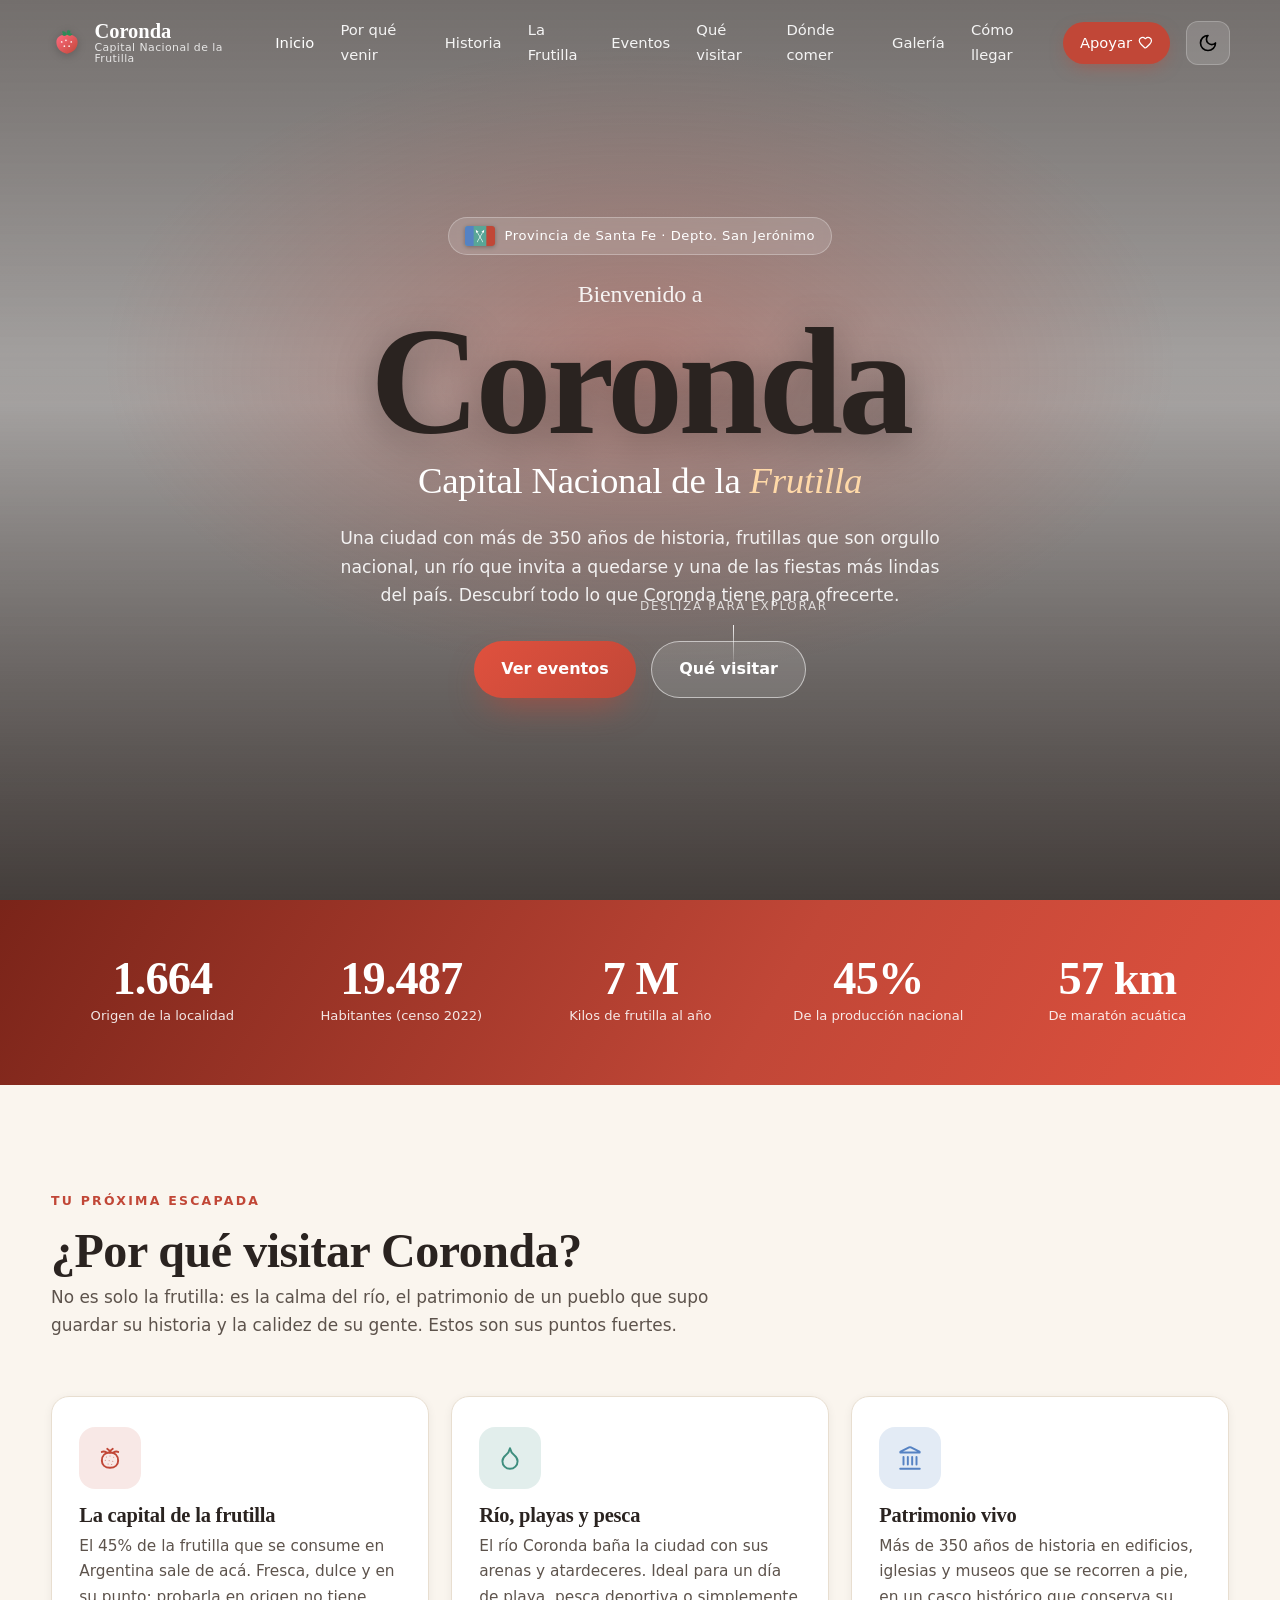
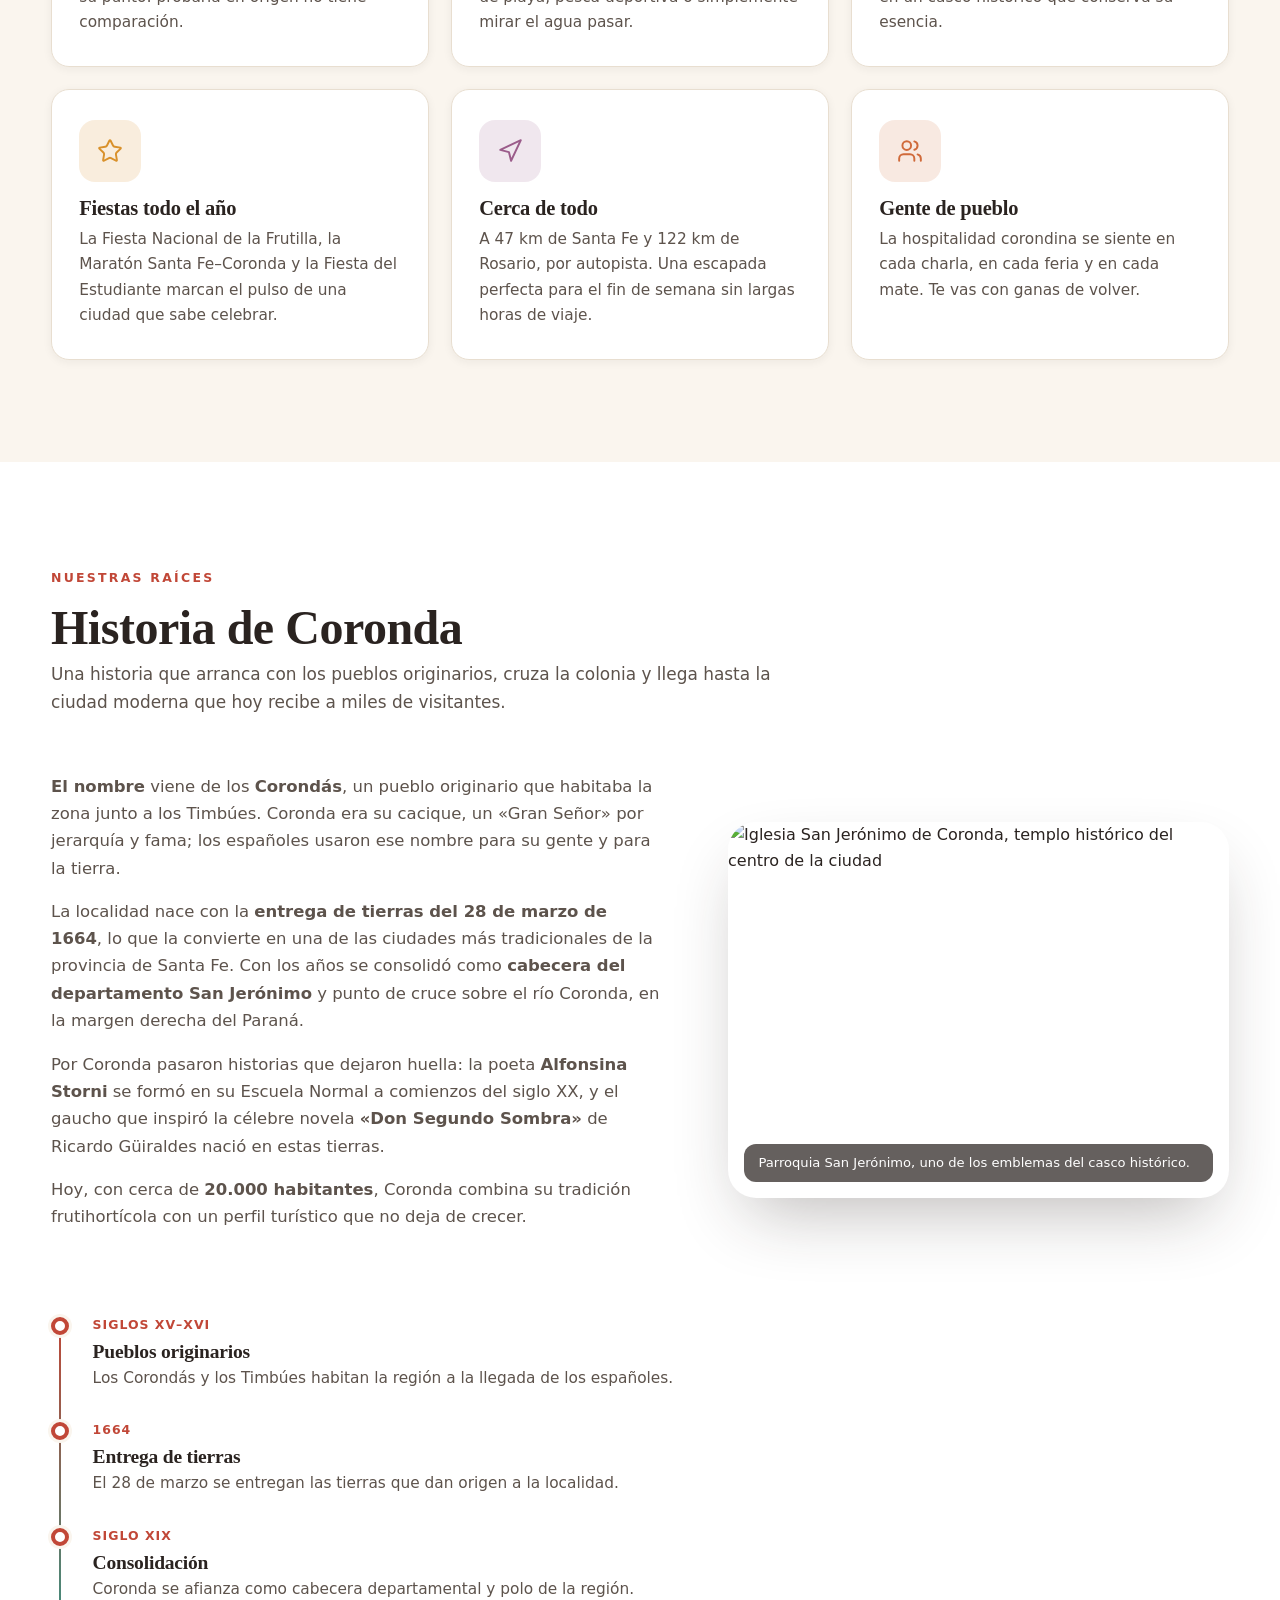
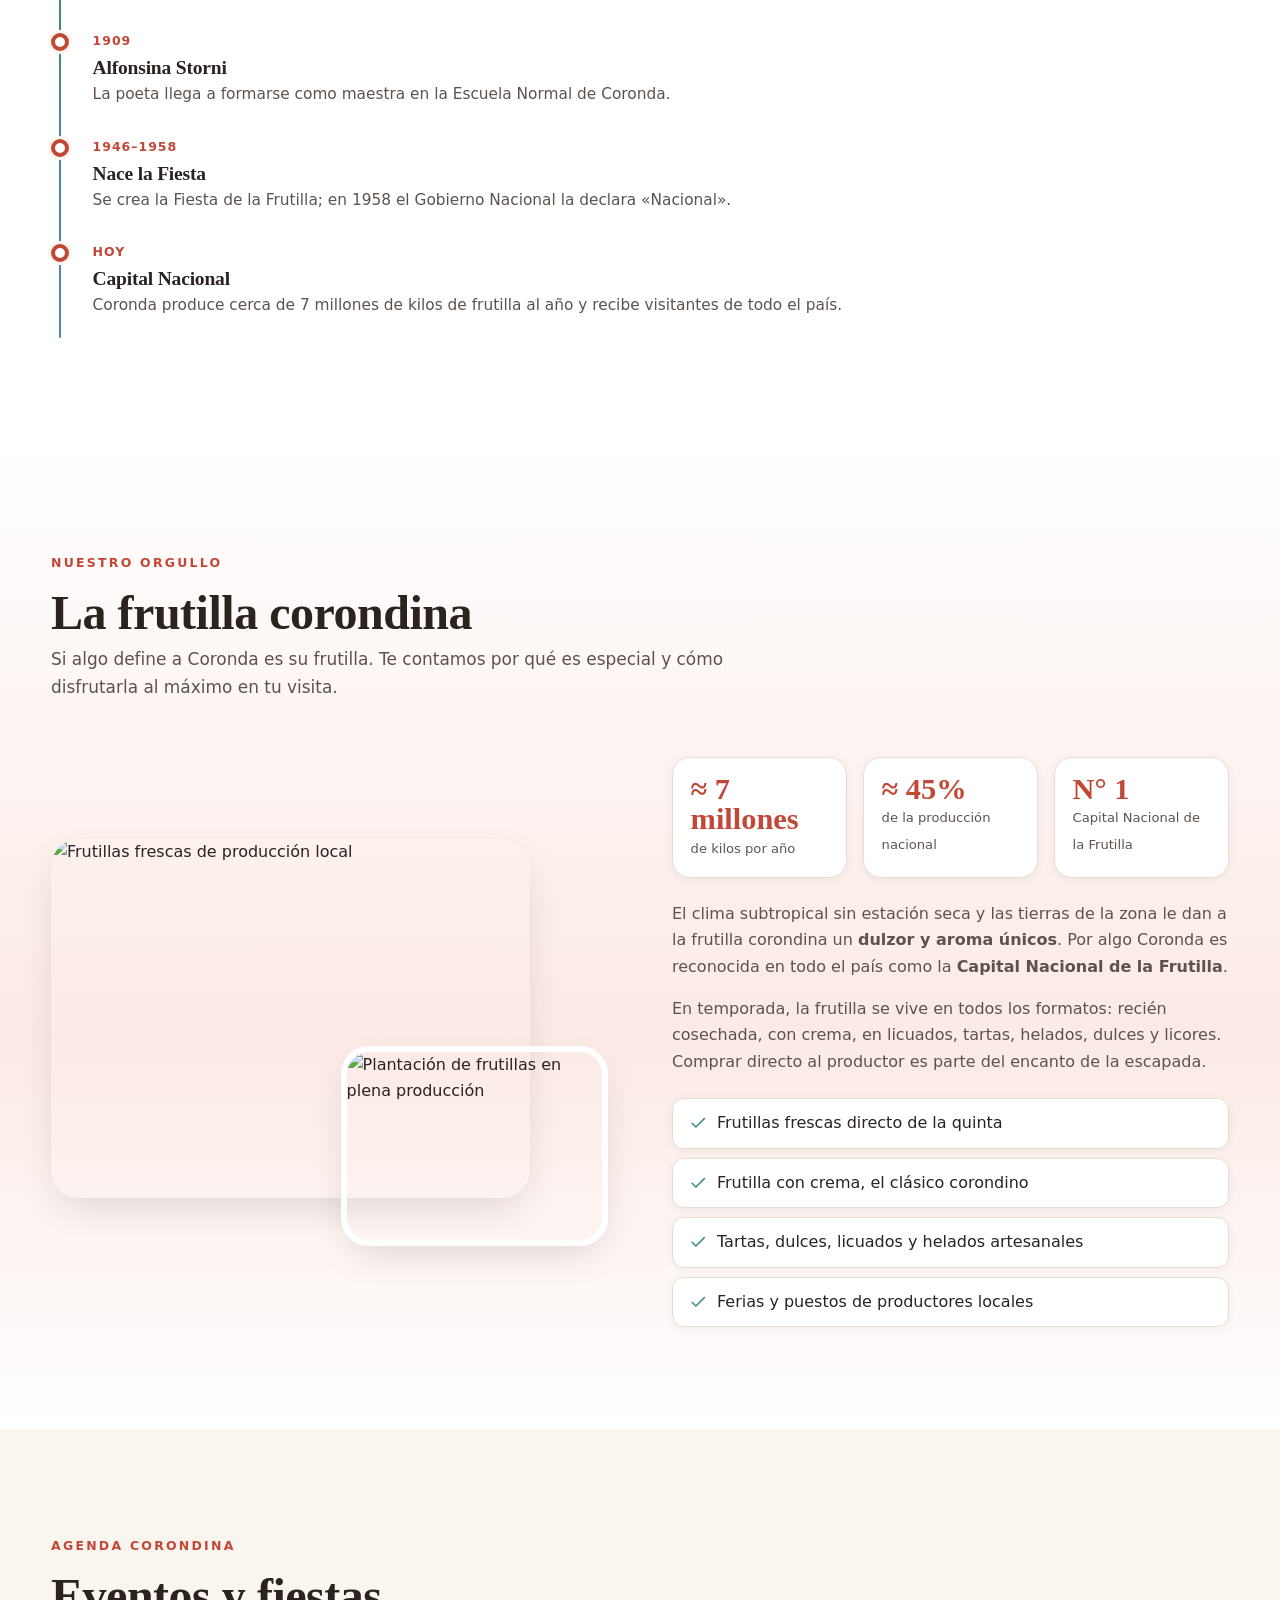
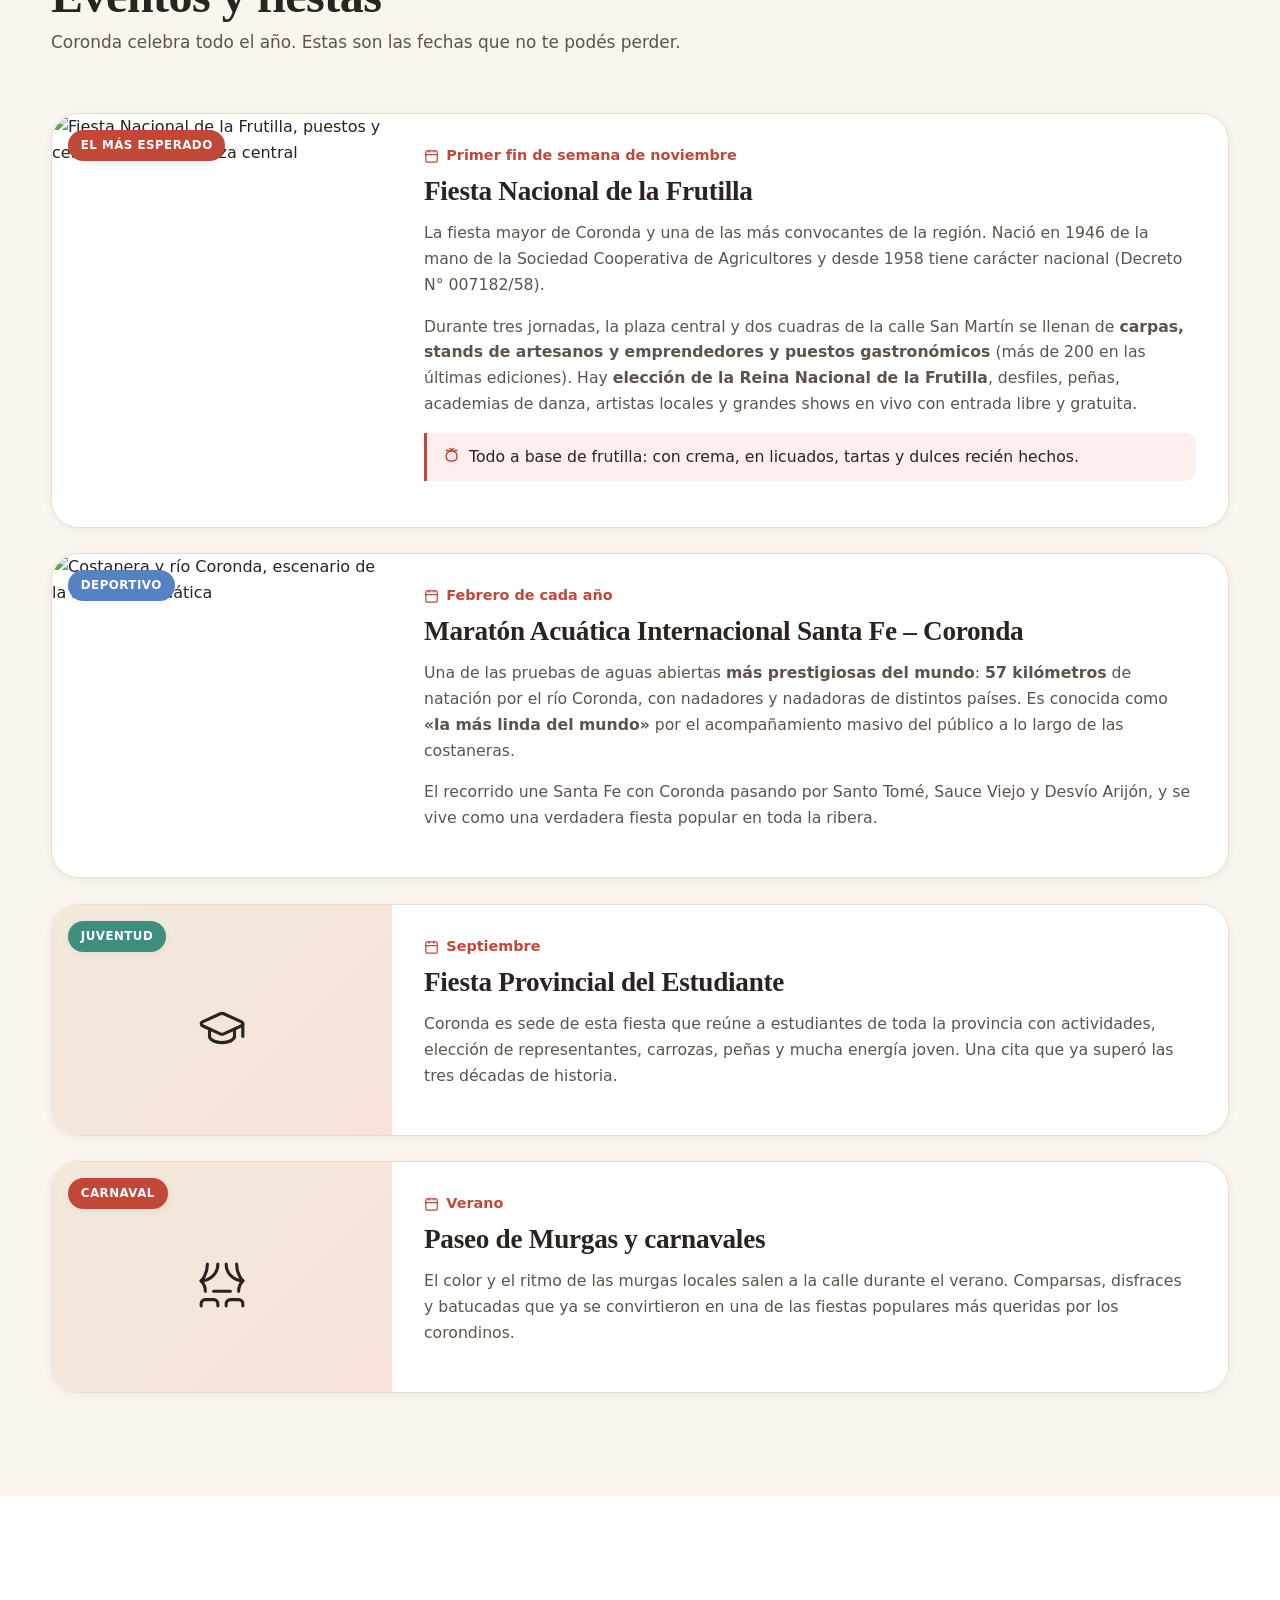
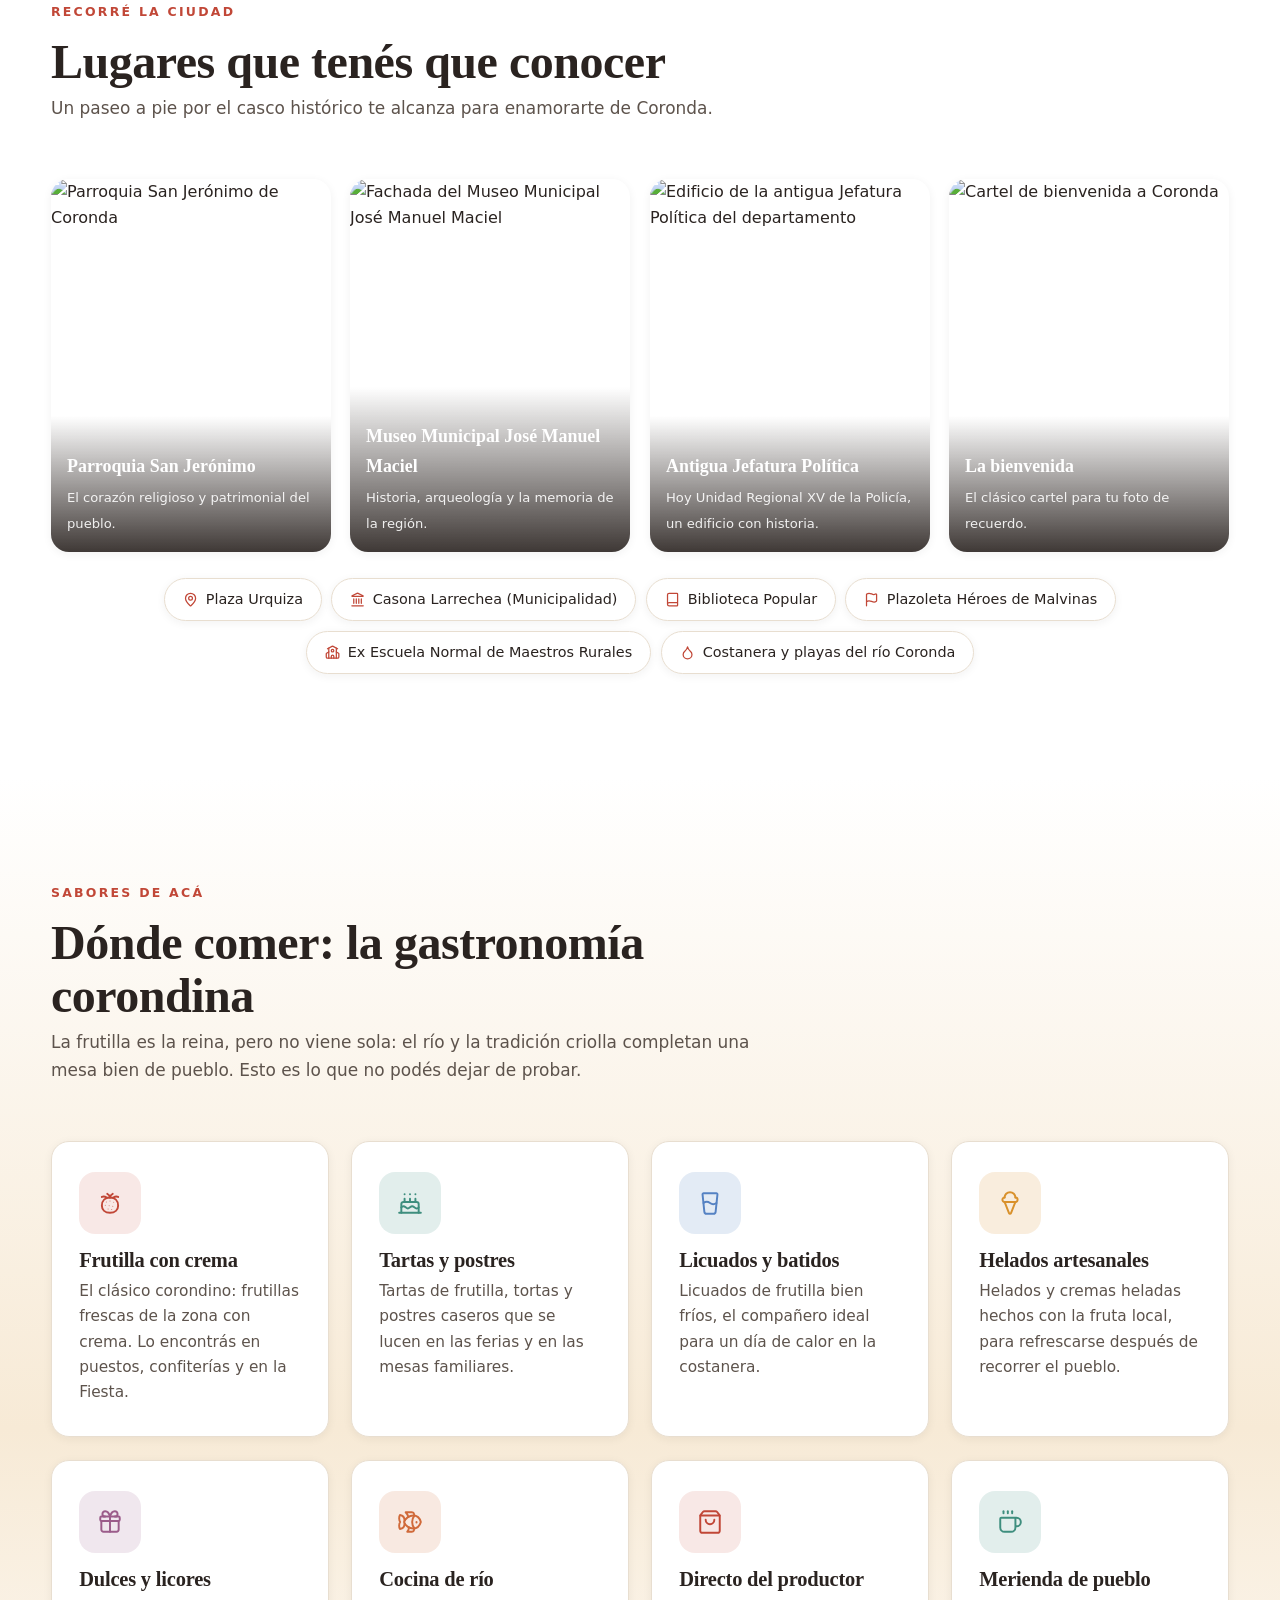
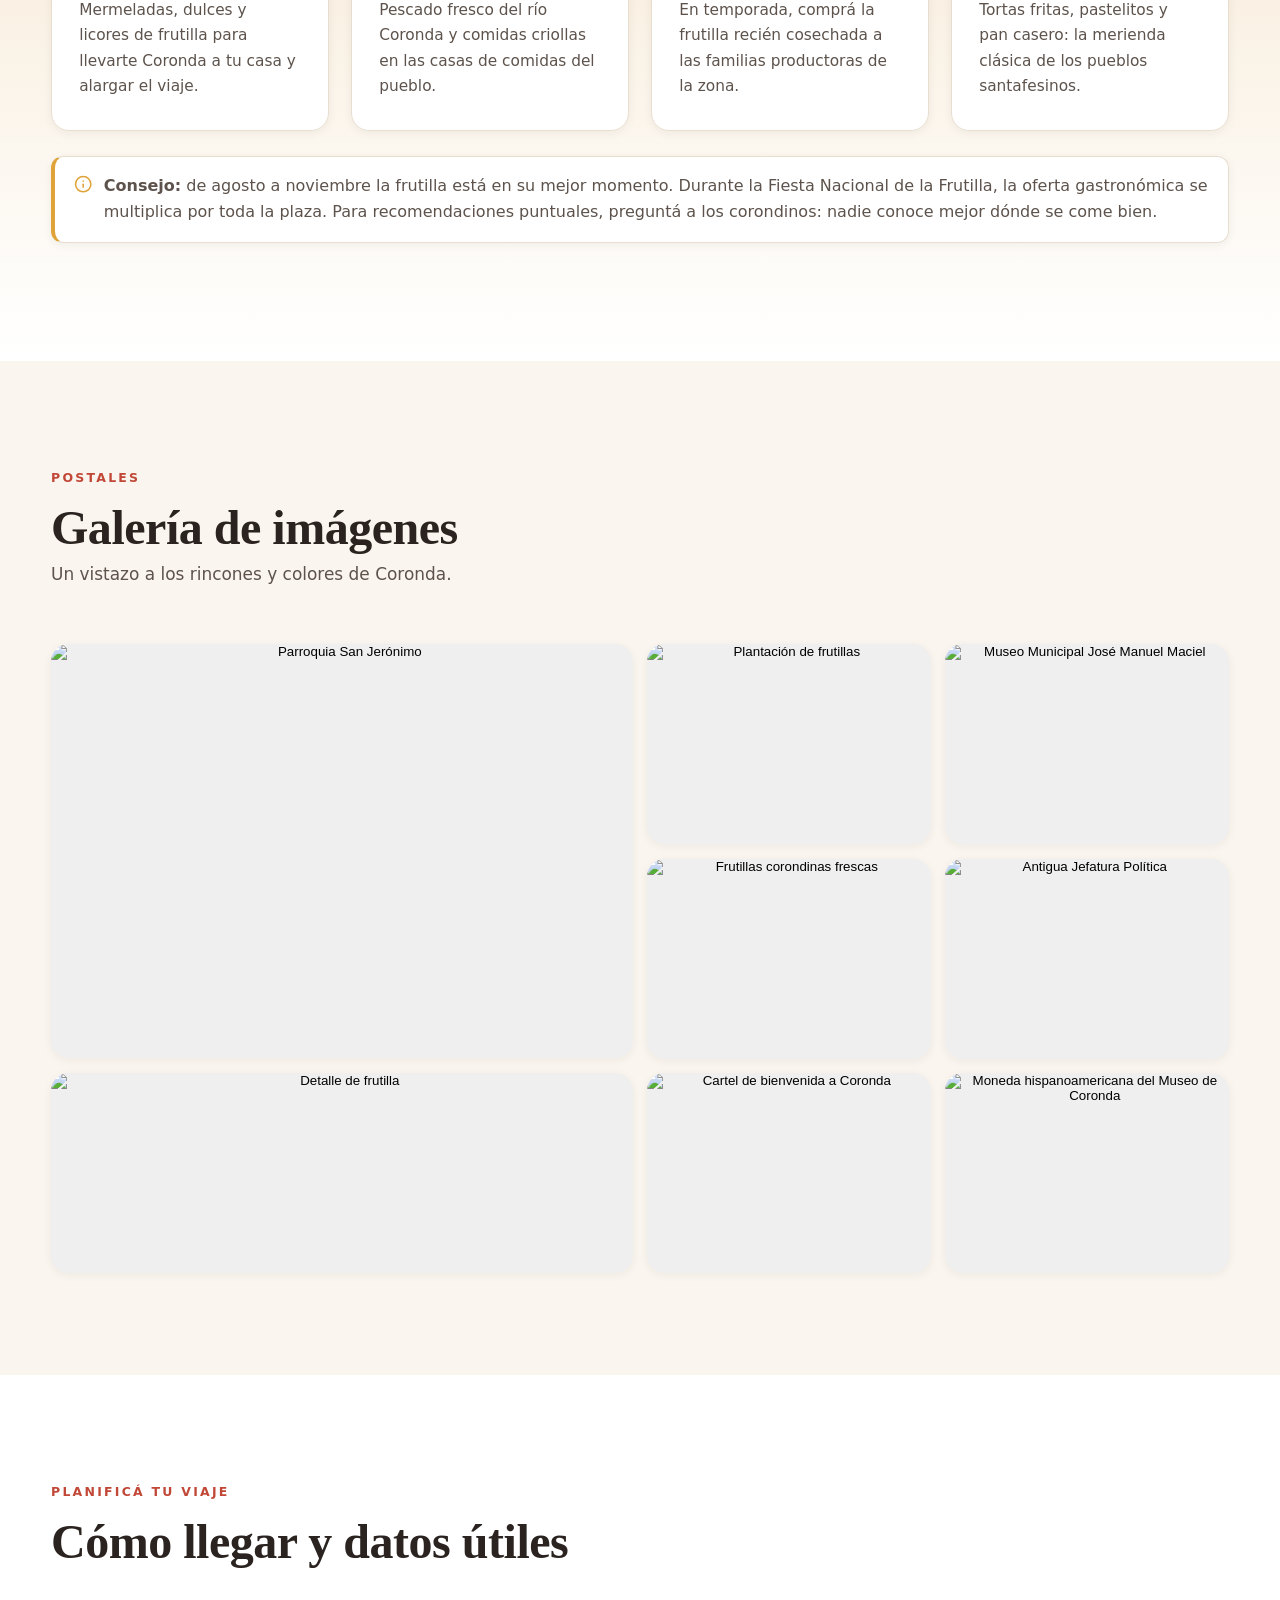
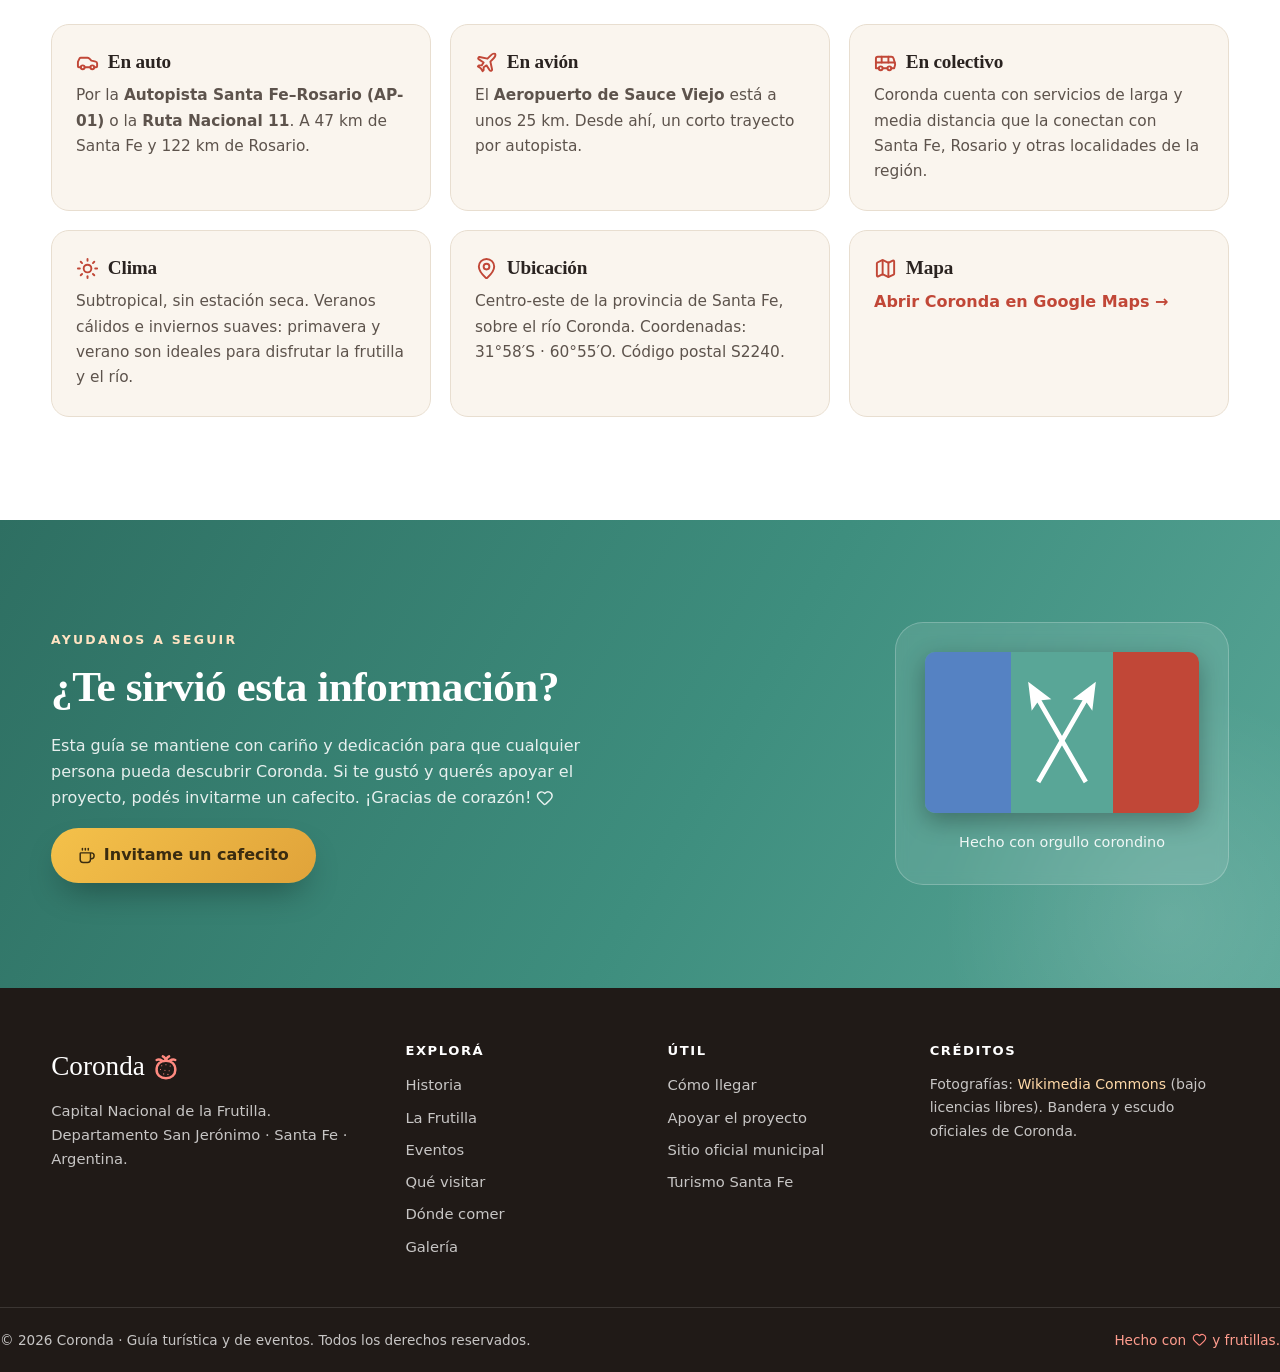
==== commit f6fbb2e7: "Add files via upload" ====
--- a/index.html
+++ b/index.html
@@ -43,7 +43,7 @@
   <meta name="twitter:image" content="https://upload.wikimedia.org/wikipedia/commons/thumb/4/4a/Strawberry_Fields_%2814576465314%29.jpg/1280px-Strawberry_Fields_%2814576465314%29.jpg" />
 
   <!-- Favicon -->
-  <link rel="icon" type="image/svg+xml" href="assets/img/favicon.svg" />
+  <link rel="icon" type="image/svg+xml" href="favicon.svg" />
   <link rel="manifest" href="manifest.webmanifest" />
 
   <!-- Tipografías -->
@@ -55,7 +55,7 @@
   <link rel="preconnect" href="https://upload.wikimedia.org" crossorigin />
   <link rel="preload" as="image" fetchpriority="high" href="https://upload.wikimedia.org/wikipedia/commons/thumb/4/4a/Strawberry_Fields_%2814576465314%29.jpg/1920px-Strawberry_Fields_%2814576465314%29.jpg" />
 
-  <link rel="stylesheet" href="css/styles.css" />
+  <link rel="stylesheet" href="styles.css" />
 
   <!-- ============ GOOGLE ADSENSE ============
        1. Creá tu cuenta en https://adsense.google.com
@@ -192,7 +192,7 @@
   <header class="site-header" id="siteHeader">
     <div class="header-inner">
       <a class="brand" href="#inicio" aria-label="Ir al inicio">
-        <img class="brand-mark" src="assets/img/favicon.svg" alt="" width="34" height="34" />
+        <img class="brand-mark" src="favicon.svg" alt="" width="34" height="34" />
         <span class="brand-text">
           <strong>Coronda</strong>
           <small>Capital Nacional de la Frutilla</small>
@@ -228,7 +228,7 @@
       <div class="hero-overlay" aria-hidden="true"></div>
       <div class="hero-content">
         <div class="hero-badge reveal">
-          <img class="flag-chip" src="assets/img/bandera-coronda.svg" alt="Bandera de Coronda" />
+          <img class="flag-chip" src="bandera-coronda.svg" alt="Bandera de Coronda" />
           <span>Provincia de Santa Fe · Depto. San Jerónimo</span>
         </div>
         <h1 class="hero-title">
@@ -744,7 +744,7 @@
           </a>
         </div>
         <div class="support-card reveal">
-          <img src="assets/img/bandera-coronda.svg" alt="Bandera de Coronda" />
+          <img src="bandera-coronda.svg" alt="Bandera de Coronda" />
           <span>Hecho con orgullo corondino</span>
         </div>
       </div>
@@ -800,6 +800,6 @@
   <!-- Botón volver arriba -->
   <button class="to-top" id="toTop" aria-label="Volver arriba">↑</button>
 
-  <script src="js/main.js"></script>
+  <script src="main.js"></script>
 </body>
 </html>
--- a/styles.css
+++ b/styles.css
@@ -0,0 +1,1015 @@
+/* =====================================================================
+   CORONDA — Capital Nacional de la Frutilla
+   Hoja de estilos · paleta inspirada en la bandera de Coronda
+   ===================================================================== */
+
+:root {
+  /* Colores de la bandera */
+  --red:        #c14737;
+  --red-bright: #e0513e;
+  --red-dark:   #9c3327;
+  --red-deep:   #7a2419;
+  --green:      #3e8e7e;
+  --green-flag: #59a697;
+  --blue:       #5582c3;
+
+  /* Neutros cálidos */
+  --cream:   #faf5ee;
+  --cream-2: #f2e9dc;
+  --ink:     #2a2320;
+  --ink-soft:#5d534c;
+  --line:    #e8ded0;
+  --white:   #ffffff;
+
+  /* Acento */
+  --gold: #e0a33a;
+  --gold-dark: #b9821f;
+
+  /* Tipografías */
+  --font-display: "Fraunces", Georgia, "Times New Roman", serif;
+  --font-body: "Inter", system-ui, -apple-system, "Segoe UI", Roboto, sans-serif;
+
+  /* Ritmo */
+  --radius: 18px;
+  --radius-lg: 28px;
+  --shadow-sm: 0 2px 10px rgba(42, 35, 32, 0.06);
+  --shadow-md: 0 14px 40px -12px rgba(42, 35, 32, 0.18);
+  --shadow-lg: 0 30px 70px -20px rgba(42, 35, 32, 0.32);
+  --ease: cubic-bezier(0.22, 1, 0.36, 1);
+  --maxw: 1180px;
+}
+
+/* ---------- Reset ---------- */
+*, *::before, *::after { box-sizing: border-box; }
+
+html {
+  scroll-behavior: smooth;
+  scroll-padding-top: 84px;
+  -webkit-text-size-adjust: 100%;
+  color-scheme: light dark;
+}
+
+body {
+  margin: 0;
+  font-family: var(--font-body);
+  color: var(--ink);
+  background: var(--white);
+  line-height: 1.65;
+  -webkit-font-smoothing: antialiased;
+  text-rendering: optimizeLegibility;
+  overflow-x: hidden;
+}
+
+img { max-width: 100%; display: block; }
+a { color: inherit; text-decoration: none; }
+h1, h2, h3, h4 { font-family: var(--font-display); line-height: 1.12; margin: 0 0 0.5em; color: var(--ink); font-weight: 600; letter-spacing: -0.01em; }
+p { margin: 0 0 1em; }
+ul, ol { padding-left: 1.2em; }
+
+.container { width: min(var(--maxw), 92%); margin-inline: auto; }
+
+/* ---------- Utilidades ---------- */
+.eyebrow {
+  display: inline-block;
+  font-size: 0.78rem;
+  font-weight: 700;
+  letter-spacing: 0.18em;
+  text-transform: uppercase;
+  color: var(--red);
+  margin-bottom: 0.75rem;
+}
+.section-cream .eyebrow, .section-frutilla .eyebrow { color: var(--red); }
+
+.section { padding: clamp(3.5rem, 8vw, 6.5rem) 0; }
+.section-cream { background: var(--cream); }
+
+.section-head { max-width: 720px; margin-bottom: clamp(2rem, 5vw, 3.5rem); }
+.section-head h2 { font-size: clamp(1.9rem, 4.2vw, 3rem); margin-bottom: 0.4rem; }
+.section-intro { color: var(--ink-soft); font-size: 1.06rem; }
+
+/* =====================================================================
+   HEADER
+   ===================================================================== */
+.site-header {
+  position: fixed;
+  inset: 0 0 auto 0;
+  z-index: 100;
+  transition: background 0.35s var(--ease), box-shadow 0.35s var(--ease), padding 0.35s var(--ease);
+  padding: 0.65rem 0;
+}
+.site-header.scrolled {
+  background: rgba(255, 255, 255, 0.86);
+  backdrop-filter: saturate(160%) blur(14px);
+  -webkit-backdrop-filter: saturate(160%) blur(14px);
+  box-shadow: var(--shadow-sm);
+  padding: 0.35rem 0;
+}
+.header-inner {
+  width: min(var(--maxw), 94%);
+  margin-inline: auto;
+  display: flex;
+  align-items: center;
+  justify-content: space-between;
+  gap: 1rem;
+}
+
+.brand { display: flex; align-items: center; gap: 0.65rem; }
+.brand-mark { width: 34px; height: 34px; flex: none; filter: drop-shadow(0 2px 4px rgba(0,0,0,0.2)); }
+.brand-text { display: flex; flex-direction: column; line-height: 1.05; }
+.brand-text strong { font-family: var(--font-display); font-size: 1.28rem; color: #fff; transition: color 0.3s; }
+.brand-text small { font-size: 0.68rem; letter-spacing: 0.04em; color: rgba(255,255,255,0.82); transition: color 0.3s; }
+.site-header.scrolled .brand-text strong { color: var(--ink); }
+.site-header.scrolled .brand-text small { color: var(--ink-soft); }
+
+.main-nav { display: flex; align-items: center; gap: 0.2rem; }
+.main-nav a {
+  font-size: 0.92rem;
+  font-weight: 500;
+  color: rgba(255,255,255,0.92);
+  padding: 0.5rem 0.72rem;
+  border-radius: 999px;
+  transition: color 0.25s, background 0.25s;
+}
+.site-header.scrolled .main-nav a { color: var(--ink); }
+.main-nav a:hover { background: rgba(255,255,255,0.16); color: #fff; }
+.site-header.scrolled .main-nav a:hover { background: var(--cream); color: var(--red); }
+.main-nav a.active { color: #fff; }
+.site-header.scrolled .main-nav a.active { color: var(--red); }
+
+.main-nav .nav-cta {
+  background: var(--red);
+  color: #fff !important;
+  margin-left: 0.4rem;
+  padding: 0.55rem 1.05rem;
+  box-shadow: 0 6px 18px -6px rgba(193,71,55,0.6);
+}
+.main-nav .nav-cta:hover { background: var(--red-dark); color: #fff !important; }
+
+/* Botón hamburguesa */
+.menu-toggle {
+  display: none;
+  flex-direction: column;
+  justify-content: center;
+  gap: 5px;
+  width: 44px;
+  height: 44px;
+  padding: 10px;
+  background: rgba(255,255,255,0.14);
+  border: none;
+  border-radius: 12px;
+  cursor: pointer;
+  transition: background 0.25s;
+}
+.site-header.scrolled .menu-toggle { background: var(--cream); }
+.menu-toggle span {
+  display: block;
+  height: 2px;
+  width: 100%;
+  background: #fff;
+  border-radius: 2px;
+  transition: transform 0.3s var(--ease), opacity 0.25s, background 0.3s;
+}
+.site-header.scrolled .menu-toggle span { background: var(--ink); }
+.menu-toggle.open span:nth-child(1) { transform: translateY(7px) rotate(45deg); }
+.menu-toggle.open span:nth-child(2) { opacity: 0; }
+.menu-toggle.open span:nth-child(3) { transform: translateY(-7px) rotate(-45deg); }
+
+/* =====================================================================
+   HERO
+   ===================================================================== */
+.hero {
+  position: relative;
+  min-height: 100svh;
+  display: grid;
+  place-items: center;
+  text-align: center;
+  color: #fff;
+  overflow: hidden;
+  padding: 6rem 1.5rem 5rem;
+}
+.hero-bg {
+  position: absolute;
+  inset: -4%;
+  background-image:
+    linear-gradient(180deg, rgba(42,35,32,0.25), rgba(42,35,32,0.1) 40%, rgba(42,35,32,0.35)),
+    url("https://upload.wikimedia.org/wikipedia/commons/thumb/4/4a/Strawberry_Fields_%2814576465314%29.jpg/1920px-Strawberry_Fields_%2814576465314%29.jpg");
+  background-size: cover;
+  background-position: center;
+  animation: heroZoom 22s var(--ease) infinite alternate;
+  will-change: transform;
+}
+@keyframes heroZoom {
+  from { transform: scale(1); }
+  to { transform: scale(1.12); }
+}
+.hero-overlay {
+  position: absolute;
+  inset: 0;
+  background:
+    radial-gradient(60% 50% at 50% 40%, rgba(193,71,55,0.35), transparent 70%),
+    linear-gradient(180deg, rgba(42,35,32,0.55) 0%, rgba(42,35,32,0.35) 45%, rgba(42,35,32,0.82) 100%);
+}
+.hero-content { position: relative; z-index: 2; max-width: 860px; }
+
+.hero-badge {
+  display: inline-flex;
+  align-items: center;
+  gap: 0.6rem;
+  background: rgba(255,255,255,0.14);
+  border: 1px solid rgba(255,255,255,0.28);
+  backdrop-filter: blur(8px);
+  padding: 0.45rem 1rem;
+  border-radius: 999px;
+  font-size: 0.82rem;
+  font-weight: 500;
+  letter-spacing: 0.04em;
+  margin-bottom: 1.6rem;
+}
+.flag-chip { width: 30px; height: 20px; border-radius: 3px; object-fit: cover; box-shadow: 0 1px 4px rgba(0,0,0,0.3); }
+
+.hero-title { display: flex; flex-direction: column; gap: 0.1rem; }
+.hero-title .line { font-size: clamp(1.1rem, 2.4vw, 1.5rem); font-weight: 500; color: rgba(255,255,255,0.9); }
+.hero-name {
+  font-family: var(--font-display);
+  font-size: clamp(4rem, 13vw, 9.5rem);
+  font-weight: 700;
+  line-height: 0.95;
+  letter-spacing: -0.03em;
+  text-shadow: 0 8px 40px rgba(0,0,0,0.35);
+}
+.hero-sub {
+  font-family: var(--font-display);
+  font-size: clamp(1.4rem, 3.4vw, 2.3rem);
+  font-weight: 500;
+  color: #fff;
+  margin-top: 0.3rem;
+}
+.hero-sub em { font-style: italic; color: #ffd9a8; }
+
+.hero-lead {
+  max-width: 620px;
+  margin: 1.4rem auto 2rem;
+  color: rgba(255,255,255,0.9);
+  font-size: 1.08rem;
+}
+
+.hero-actions { display: flex; gap: 0.9rem; justify-content: center; flex-wrap: wrap; }
+
+.btn {
+  display: inline-flex;
+  align-items: center;
+  justify-content: center;
+  gap: 0.5rem;
+  padding: 0.9rem 1.7rem;
+  border-radius: 999px;
+  font-weight: 600;
+  font-size: 1rem;
+  cursor: pointer;
+  border: none;
+  transition: transform 0.25s var(--ease), box-shadow 0.25s var(--ease), background 0.25s;
+  will-change: transform;
+}
+.btn:active { transform: translateY(1px); }
+.btn-primary {
+  background: linear-gradient(135deg, var(--red-bright), var(--red));
+  color: #fff;
+  box-shadow: 0 16px 34px -12px rgba(193,71,55,0.7);
+}
+.btn-primary:hover { transform: translateY(-3px); box-shadow: 0 22px 44px -14px rgba(193,71,55,0.8); }
+.btn-ghost {
+  background: rgba(255,255,255,0.12);
+  color: #fff;
+  border: 1.5px solid rgba(255,255,255,0.55);
+  backdrop-filter: blur(6px);
+}
+.btn-ghost:hover { background: rgba(255,255,255,0.22); transform: translateY(-3px); }
+
+.hero-scroll {
+  position: absolute;
+  left: 50%;
+  bottom: 2rem;
+  transform: translateX(-50%);
+  display: flex;
+  flex-direction: column;
+  align-items: center;
+  gap: 0.5rem;
+  font-size: 0.75rem;
+  letter-spacing: 0.14em;
+  text-transform: uppercase;
+  color: rgba(255,255,255,0.75);
+}
+.scroll-line {
+  width: 1px;
+  height: 42px;
+  background: linear-gradient(rgba(255,255,255,0.9), transparent);
+  animation: scrollPulse 1.8s ease-in-out infinite;
+}
+@keyframes scrollPulse {
+  0% { transform: scaleY(0); transform-origin: top; }
+  50% { transform: scaleY(1); transform-origin: top; }
+  51% { transform-origin: bottom; }
+  100% { transform: scaleY(0); transform-origin: bottom; }
+}
+
+/* =====================================================================
+   CIFRAS
+   ===================================================================== */
+.stats {
+  background: linear-gradient(120deg, var(--red-deep), var(--red) 60%, var(--red-bright));
+  padding: clamp(2rem, 5vw, 3rem) 0;
+  color: #fff;
+}
+.stats-grid {
+  display: grid;
+  grid-template-columns: repeat(5, 1fr);
+  gap: 1rem;
+  text-align: center;
+}
+.stat { padding: 0.5rem; }
+.stat-num {
+  display: block;
+  font-family: var(--font-display);
+  font-size: clamp(1.9rem, 4vw, 2.9rem);
+  font-weight: 700;
+  line-height: 1;
+  letter-spacing: -0.02em;
+}
+.stat-label { font-size: 0.82rem; opacity: 0.88; }
+
+/* =====================================================================
+   CARDS (Por qué visitar)
+   ===================================================================== */
+.cards-grid {
+  display: grid;
+  grid-template-columns: repeat(3, 1fr);
+  gap: 1.4rem;
+}
+.card {
+  background: var(--white);
+  border: 1px solid var(--line);
+  border-radius: var(--radius);
+  padding: 1.9rem 1.7rem;
+  box-shadow: var(--shadow-sm);
+  transition: transform 0.35s var(--ease), box-shadow 0.35s var(--ease), border-color 0.35s;
+}
+.card:hover { transform: translateY(-8px); box-shadow: var(--shadow-md); border-color: transparent; }
+.card-icon {
+  font-size: 2.2rem;
+  line-height: 1;
+  margin-bottom: 0.9rem;
+  display: inline-block;
+  width: 62px; height: 62px;
+  display: grid; place-items: center;
+  background: var(--cream);
+  border-radius: 16px;
+}
+.card h3 { font-size: 1.28rem; margin-bottom: 0.45rem; }
+.card p { color: var(--ink-soft); font-size: 0.96rem; margin: 0; }
+
+/* =====================================================================
+   HISTORIA
+   ===================================================================== */
+.history-layout {
+  display: grid;
+  grid-template-columns: 1.1fr 0.9fr;
+  gap: clamp(2rem, 5vw, 4rem);
+  align-items: center;
+  margin-bottom: clamp(2.5rem, 6vw, 4rem);
+}
+.history-text p { color: var(--ink-soft); font-size: 1.03rem; }
+.history-figure { margin: 0; position: relative; }
+.history-figure img {
+  border-radius: var(--radius-lg);
+  box-shadow: var(--shadow-lg);
+  aspect-ratio: 4/3;
+  object-fit: cover;
+  width: 100%;
+}
+.history-figure figcaption {
+  position: absolute;
+  left: 1rem; bottom: 1rem; right: 1rem;
+  background: rgba(42,35,32,0.72);
+  color: #fff;
+  backdrop-filter: blur(6px);
+  border-radius: 12px;
+  padding: 0.5rem 0.9rem;
+  font-size: 0.82rem;
+}
+
+.timeline { position: relative; margin-top: 1rem; }
+.timeline ol { list-style: none; padding: 0; margin: 0; position: relative; }
+.timeline ol::before {
+  content: "";
+  position: absolute;
+  left: 8px; top: 6px; bottom: 6px;
+  width: 2px;
+  background: linear-gradient(var(--red), var(--green), var(--blue));
+  border-radius: 2px;
+}
+.timeline li { position: relative; padding: 0 0 1.6rem 2.6rem; }
+.timeline li::before {
+  content: "";
+  position: absolute;
+  left: 0; top: 6px;
+  width: 18px; height: 18px;
+  border-radius: 50%;
+  background: var(--white);
+  border: 4px solid var(--red);
+  box-shadow: 0 0 0 3px var(--cream);
+}
+.tl-year {
+  font-size: 0.78rem;
+  font-weight: 700;
+  letter-spacing: 0.08em;
+  text-transform: uppercase;
+  color: var(--red);
+}
+.timeline h4 { font-size: 1.22rem; margin: 0.2rem 0 0.2rem; }
+.timeline p { color: var(--ink-soft); margin: 0; font-size: 0.96rem; }
+
+/* =====================================================================
+   FRUTILLA
+   ===================================================================== */
+.section-frutilla {
+  background: linear-gradient(180deg, var(--white), #fbeae5 60%, var(--white));
+}
+.frutilla-grid {
+  display: grid;
+  grid-template-columns: 1fr 1fr;
+  gap: clamp(2rem, 5vw, 4rem);
+  align-items: center;
+}
+.frutilla-media { position: relative; padding-bottom: 3rem; }
+.frutilla-media img {
+  border-radius: var(--radius-lg);
+  box-shadow: var(--shadow-md);
+  aspect-ratio: 4/3;
+  object-fit: cover;
+  width: 100%;
+}
+.frutilla-media img:first-child { width: 86%; }
+.frutilla-media-2 {
+  position: absolute;
+  right: 0; bottom: 0;
+  width: 48% !important;
+  border: 6px solid var(--white);
+  aspect-ratio: 1/1;
+}
+.frutilla-facts { display: flex; gap: 1rem; flex-wrap: wrap; margin-bottom: 1.4rem; }
+.fact {
+  flex: 1 1 130px;
+  background: var(--white);
+  border: 1px solid var(--line);
+  border-radius: var(--radius);
+  padding: 1rem 1.1rem;
+  box-shadow: var(--shadow-sm);
+}
+.fact strong { display: block; font-family: var(--font-display); font-size: 1.9rem; color: var(--red); line-height: 1; }
+.fact span { font-size: 0.82rem; color: var(--ink-soft); }
+.frutilla-text p { color: var(--ink-soft); }
+.frutilla-list { list-style: none; padding: 0; margin: 1.4rem 0 0; display: grid; gap: 0.55rem; }
+.frutilla-list li {
+  background: var(--white);
+  border: 1px solid var(--line);
+  border-radius: 12px;
+  padding: 0.7rem 1rem;
+  font-weight: 500;
+  box-shadow: var(--shadow-sm);
+}
+
+/* =====================================================================
+   EVENTOS
+   ===================================================================== */
+.events-list { display: grid; gap: 1.6rem; }
+.event-card {
+  display: grid;
+  grid-template-columns: 340px 1fr;
+  background: var(--white);
+  border-radius: var(--radius-lg);
+  overflow: hidden;
+  border: 1px solid var(--line);
+  box-shadow: var(--shadow-sm);
+  transition: transform 0.35s var(--ease), box-shadow 0.35s var(--ease);
+}
+.event-card:hover { transform: translateY(-6px); box-shadow: var(--shadow-md); }
+.event-img { position: relative; min-height: 230px; }
+.event-img img { width: 100%; height: 100%; object-fit: cover; position: absolute; inset: 0; }
+.event-img-plain {
+  display: grid; place-items: center;
+  background: linear-gradient(135deg, var(--cream-2), #f7e2da);
+}
+.event-emoji { font-size: 4rem; }
+.event-badge {
+  position: absolute;
+  top: 1rem; left: 1rem;
+  background: var(--red);
+  color: #fff;
+  font-size: 0.74rem;
+  font-weight: 700;
+  letter-spacing: 0.04em;
+  text-transform: uppercase;
+  padding: 0.35rem 0.8rem;
+  border-radius: 999px;
+  box-shadow: var(--shadow-sm);
+}
+.event-badge-blue { background: var(--blue); }
+.event-badge-green { background: var(--green); }
+.event-badge-red { background: var(--red); }
+.event-body { padding: 1.9rem 2rem; }
+.event-date { display: inline-block; font-weight: 700; color: var(--red); font-size: 0.9rem; margin-bottom: 0.5rem; }
+.event-body h3 { font-size: 1.7rem; }
+.event-body p { color: var(--ink-soft); font-size: 0.98rem; }
+.event-highlight {
+  background: #fdeeee;
+  border-left: 3px solid var(--red);
+  padding: 0.7rem 1rem;
+  border-radius: 0 10px 10px 0;
+  color: var(--ink) !important;
+  font-weight: 500;
+}
+
+/* =====================================================================
+   LUGARES
+   ===================================================================== */
+.places-grid {
+  display: grid;
+  grid-template-columns: repeat(4, 1fr);
+  gap: 1.2rem;
+}
+.place {
+  margin: 0;
+  position: relative;
+  border-radius: var(--radius);
+  overflow: hidden;
+  box-shadow: var(--shadow-sm);
+  cursor: pointer;
+  transition: transform 0.35s var(--ease), box-shadow 0.35s var(--ease);
+}
+.place:hover { transform: translateY(-8px); box-shadow: var(--shadow-md); }
+.place img { aspect-ratio: 3/4; object-fit: cover; width: 100%; transition: transform 0.6s var(--ease); }
+.place:hover img { transform: scale(1.06); }
+.place figcaption {
+  position: absolute;
+  inset: auto 0 0 0;
+  padding: 2.2rem 1rem 1rem;
+  color: #fff;
+  background: linear-gradient(transparent, rgba(42,35,32,0.9));
+}
+.place figcaption strong { display: block; font-family: var(--font-display); font-size: 1.12rem; margin-bottom: 0.15rem; }
+.place figcaption span { font-size: 0.82rem; opacity: 0.9; }
+
+.places-extra {
+  display: flex;
+  flex-wrap: wrap;
+  gap: 0.6rem;
+  margin-top: 1.6rem;
+  justify-content: center;
+}
+.place-chip {
+  background: var(--white);
+  border: 1px solid var(--line);
+  border-radius: 999px;
+  padding: 0.55rem 1.1rem;
+  font-size: 0.9rem;
+  font-weight: 500;
+  box-shadow: var(--shadow-sm);
+  transition: transform 0.25s, border-color 0.25s, color 0.25s;
+}
+.place-chip:hover { transform: translateY(-3px); border-color: var(--red); color: var(--red); }
+
+/* =====================================================================
+   GALERÍA
+   ===================================================================== */
+.gallery {
+  display: grid;
+  grid-template-columns: repeat(4, 1fr);
+  grid-auto-rows: 200px;
+  gap: 0.9rem;
+}
+.gallery-item {
+  position: relative;
+  padding: 0;
+  border: none;
+  border-radius: var(--radius);
+  overflow: hidden;
+  cursor: zoom-in;
+  box-shadow: var(--shadow-sm);
+  transition: transform 0.35s var(--ease), box-shadow 0.35s var(--ease);
+}
+.gallery-item:hover { transform: translateY(-6px); box-shadow: var(--shadow-md); }
+.gallery-item img { width: 100%; height: 100%; object-fit: cover; transition: transform 0.6s var(--ease); }
+.gallery-item:hover img { transform: scale(1.08); }
+.gallery-item:nth-child(1) { grid-column: span 2; grid-row: span 2; }
+.gallery-item:nth-child(6) { grid-column: span 2; }
+
+/* Lightbox */
+.lightbox {
+  position: fixed;
+  inset: 0;
+  z-index: 200;
+  background: rgba(20,16,14,0.92);
+  display: grid;
+  place-items: center;
+  opacity: 0;
+  pointer-events: none;
+  transition: opacity 0.3s var(--ease);
+  padding: 2rem;
+}
+.lightbox.open { opacity: 1; pointer-events: auto; }
+.lightbox-figure { margin: 0; max-width: min(1000px, 92vw); max-height: 88vh; text-align: center; }
+.lightbox-figure img {
+  max-width: 100%;
+  max-height: 78vh;
+  margin-inline: auto;
+  border-radius: 12px;
+  box-shadow: var(--shadow-lg);
+  object-fit: contain;
+}
+.lightbox-figure figcaption { color: rgba(255,255,255,0.85); margin-top: 0.8rem; font-size: 0.95rem; }
+.lightbox-close {
+  position: absolute;
+  top: 1.2rem; right: 1.4rem;
+  width: 46px; height: 46px;
+  border-radius: 50%;
+  border: 1px solid rgba(255,255,255,0.3);
+  background: rgba(255,255,255,0.1);
+  color: #fff;
+  font-size: 1.2rem;
+  cursor: pointer;
+  transition: background 0.25s, transform 0.25s;
+}
+.lightbox-close:hover { background: var(--red); transform: rotate(90deg); }
+
+/* =====================================================================
+   DATOS ÚTILES
+   ===================================================================== */
+.info-grid {
+  display: grid;
+  grid-template-columns: repeat(3, 1fr);
+  gap: 1.2rem;
+}
+.info-block {
+  background: var(--cream);
+  border: 1px solid var(--line);
+  border-radius: var(--radius);
+  padding: 1.6rem 1.5rem;
+  transition: transform 0.3s var(--ease), box-shadow 0.3s;
+}
+.info-block:hover { transform: translateY(-5px); box-shadow: var(--shadow-md); }
+.info-block h3 { font-size: 1.2rem; }
+.info-block p { color: var(--ink-soft); margin: 0; font-size: 0.96rem; }
+.map-link { font-weight: 600; color: var(--red); }
+
+/* =====================================================================
+   APOYAR
+   ===================================================================== */
+.section-support {
+  background: linear-gradient(120deg, #2e6f62, var(--green) 55%, var(--green-flag));
+  color: #fff;
+  position: relative;
+  overflow: hidden;
+}
+.section-support::before {
+  content: "";
+  position: absolute;
+  width: 460px; height: 460px;
+  right: -120px; bottom: -160px;
+  border-radius: 50%;
+  background: radial-gradient(circle, rgba(255,255,255,0.12), transparent 70%);
+  pointer-events: none;
+}
+.support-inner {
+  display: grid;
+  grid-template-columns: 1.4fr 0.6fr;
+  gap: clamp(2rem, 5vw, 4rem);
+  align-items: center;
+  position: relative;
+  z-index: 1;
+}
+.section-support .eyebrow { color: #ffe3c2; }
+.support-text h2 { color: #fff; font-size: clamp(1.9rem, 4vw, 2.7rem); }
+.support-text p { color: rgba(255,255,255,0.88); max-width: 560px; }
+.btn-cafecito {
+  background: linear-gradient(135deg, #f4c14a, var(--gold));
+  color: #3a2c10;
+  font-weight: 700;
+  box-shadow: 0 16px 34px -12px rgba(0,0,0,0.4);
+}
+.btn-cafecito:hover { transform: translateY(-3px); box-shadow: 0 22px 44px -14px rgba(0,0,0,0.5); }
+.support-card {
+  background: rgba(255,255,255,0.1);
+  border: 1px solid rgba(255,255,255,0.22);
+  border-radius: var(--radius-lg);
+  padding: 1.8rem;
+  text-align: center;
+  backdrop-filter: blur(6px);
+}
+.support-card img {
+  width: 100%;
+  border-radius: 10px;
+  box-shadow: 0 8px 24px rgba(0,0,0,0.3);
+  margin-bottom: 1rem;
+}
+.support-card span { font-size: 0.9rem; opacity: 0.9; }
+
+/* =====================================================================
+   FOOTER
+   ===================================================================== */
+.site-footer { background: #201a17; color: rgba(255,255,255,0.75); padding-top: 3.5rem; }
+.footer-grid {
+  display: grid;
+  grid-template-columns: 1.4fr 1fr 1fr 1.3fr;
+  gap: 2rem;
+  padding-bottom: 2.5rem;
+}
+.footer-title {
+  font-family: var(--font-display);
+  font-size: 1.7rem;
+  color: #fff;
+  display: block;
+  margin-bottom: 0.6rem;
+}
+.footer-brand p { font-size: 0.92rem; margin: 0; }
+.footer-nav h4, .footer-credits h4 {
+  font-family: var(--font-body);
+  font-size: 0.82rem;
+  text-transform: uppercase;
+  letter-spacing: 0.12em;
+  color: #fff;
+  margin-bottom: 0.9rem;
+}
+.footer-nav a { display: block; margin-bottom: 0.5rem; font-size: 0.92rem; transition: color 0.25s; }
+.footer-nav a:hover { color: #ffd9a8; }
+.footer-credits p { font-size: 0.88rem; margin: 0; }
+.footer-credits a { color: #ffd9a8; }
+.footer-bottom {
+  border-top: 1px solid rgba(255,255,255,0.12);
+  padding: 1.3rem 0;
+  display: flex;
+  justify-content: space-between;
+  gap: 1rem;
+  flex-wrap: wrap;
+  font-size: 0.85rem;
+}
+.footer-bottom p { margin: 0; }
+.footer-love { color: #ff9d8e; }
+
+/* =====================================================================
+   ANIMACIONES DE APARICIÓN (scroll reveal)
+   ===================================================================== */
+.js .reveal {
+  opacity: 0;
+  transform: translateY(28px);
+  transition: opacity 0.8s var(--ease), transform 0.8s var(--ease);
+  transition-delay: var(--d, 0ms);
+  will-change: opacity, transform;
+}
+.reveal.is-visible {
+  opacity: 1;
+  transform: none;
+}
+
+/* =====================================================================
+   BOTÓN VOLVER ARRIBA
+   ===================================================================== */
+.to-top {
+  position: fixed;
+  right: 1.3rem;
+  bottom: 1.3rem;
+  width: 48px; height: 48px;
+  border-radius: 50%;
+  border: none;
+  background: var(--red);
+  color: #fff;
+  font-size: 1.2rem;
+  cursor: pointer;
+  box-shadow: var(--shadow-md);
+  opacity: 0;
+  pointer-events: none;
+  transform: translateY(12px);
+  transition: opacity 0.3s, transform 0.3s var(--ease), background 0.25s;
+  z-index: 90;
+}
+.to-top.show { opacity: 1; pointer-events: auto; transform: none; }
+.to-top:hover { background: var(--red-dark); }
+
+/* =====================================================================
+   RESPONSIVE
+   ===================================================================== */
+@media (max-width: 960px) {
+  .cards-grid { grid-template-columns: repeat(2, 1fr); }
+  .history-layout { grid-template-columns: 1fr; }
+  .frutilla-grid { grid-template-columns: 1fr; }
+  .event-card { grid-template-columns: 1fr; }
+  .event-img { min-height: 260px; }
+  .places-grid { grid-template-columns: repeat(2, 1fr); }
+  .gallery { grid-template-columns: repeat(3, 1fr); grid-auto-rows: 170px; }
+  .info-grid { grid-template-columns: repeat(2, 1fr); }
+  .stats-grid { grid-template-columns: repeat(3, 1fr); row-gap: 1.5rem; }
+  .footer-grid { grid-template-columns: 1fr 1fr; }
+  .support-inner { grid-template-columns: 1fr; }
+}
+
+@media (max-width: 720px) {
+  .main-nav {
+    position: fixed;
+    inset: 64px 1rem auto 1rem;
+    flex-direction: column;
+    align-items: stretch;
+    background: rgba(255,255,255,0.97);
+    backdrop-filter: blur(16px);
+    border-radius: var(--radius);
+    box-shadow: var(--shadow-lg);
+    padding: 0.8rem;
+    gap: 0.15rem;
+    transform: translateY(-12px) scale(0.98);
+    opacity: 0;
+    pointer-events: none;
+    transition: transform 0.3s var(--ease), opacity 0.3s;
+  }
+  .main-nav.open { transform: none; opacity: 1; pointer-events: auto; }
+  .main-nav a { color: var(--ink); padding: 0.85rem 1rem; }
+  .main-nav a:hover { background: var(--cream); color: var(--red); }
+  .main-nav .nav-cta { margin: 0.3rem 0 0; text-align: center; }
+  .menu-toggle { display: flex; }
+
+  .cards-grid { grid-template-columns: 1fr; }
+  .places-grid { grid-template-columns: 1fr; }
+  .gallery { grid-template-columns: repeat(2, 1fr); grid-auto-rows: 150px; }
+  .gallery-item:nth-child(1) { grid-column: span 2; }
+  .info-grid { grid-template-columns: 1fr; }
+  .stats-grid { grid-template-columns: repeat(2, 1fr); }
+  .footer-grid { grid-template-columns: 1fr; }
+  .footer-bottom { flex-direction: column; }
+  .frutilla-media img:first-child { width: 100%; }
+  .frutilla-media-2 { position: static; width: 100% !important; margin-top: 1rem; aspect-ratio: 4/3; }
+}
+
+/* ---------- Reducción de movimiento ---------- */
+@media (prefers-reduced-motion: reduce) {
+  html { scroll-behavior: auto; }
+  *, *::before, *::after { animation-duration: 0.001ms !important; animation-iteration-count: 1 !important; transition-duration: 0.001ms !important; }
+  .reveal { opacity: 1; transform: none; }
+  .hero-bg { animation: none; }
+}
+
+/* =====================================================================
+   ACCIONES DEL HEADER (botón de tema + hamburguesa)
+   ===================================================================== */
+.header-actions { display: flex; align-items: center; gap: 0.5rem; }
+
+.theme-toggle {
+  display: grid;
+  place-items: center;
+  width: 44px;
+  height: 44px;
+  font-size: 1.15rem;
+  line-height: 1;
+  background: rgba(255,255,255,0.14);
+  border: 1px solid rgba(255,255,255,0.22);
+  border-radius: 12px;
+  cursor: pointer;
+  transition: background 0.25s, transform 0.25s, border-color 0.25s;
+}
+.theme-toggle:hover { background: rgba(255,255,255,0.24); transform: translateY(-2px); }
+.site-header.scrolled .theme-toggle { background: var(--cream); border-color: var(--line); }
+.site-header.scrolled .theme-toggle:hover { background: var(--cream-2); }
+
+/* =====================================================================
+   GASTRONOMÍA
+   ===================================================================== */
+.section-gastro {
+  background: linear-gradient(180deg, var(--white), #f7ead6 55%, var(--white));
+}
+.cards-4 { grid-template-columns: repeat(4, 1fr); }
+.gastro-note {
+  margin-top: 1.6rem;
+  background: var(--white);
+  border: 1px solid var(--line);
+  border-left: 4px solid var(--gold);
+  border-radius: 12px;
+  padding: 1rem 1.2rem;
+  color: var(--ink-soft);
+  box-shadow: var(--shadow-sm);
+}
+
+@media (max-width: 960px) {
+  .cards-4 { grid-template-columns: repeat(2, 1fr); }
+}
+@media (max-width: 720px) {
+  .cards-4 { grid-template-columns: 1fr; }
+}
+
+/* =====================================================================
+   MODO OSCURO
+   ===================================================================== */
+html[data-theme="dark"] {
+  color-scheme: dark;
+  --cream:   #1c1713;
+  --cream-2: #251f1a;
+  --ink:     #f0eae2;
+  --ink-soft:#b6aca0;
+  --line:    #3a322a;
+  --white:   #221d19;
+  --red-bright: #ef6049;
+  --shadow-sm: 0 2px 12px rgba(0, 0, 0, 0.35);
+  --shadow-md: 0 14px 40px -12px rgba(0, 0, 0, 0.55);
+  --shadow-lg: 0 30px 70px -20px rgba(0, 0, 0, 0.65);
+}
+html[data-theme="dark"] body { background: #16110e; }
+
+html[data-theme="dark"] .site-header.scrolled {
+  background: rgba(22, 17, 14, 0.85);
+}
+html[data-theme="dark"] .section-frutilla {
+  background: linear-gradient(180deg, #16110e, #2b1511 60%, #16110e);
+}
+html[data-theme="dark"] .section-gastro {
+  background: linear-gradient(180deg, #16110e, #2a2014 55%, #16110e);
+}
+html[data-theme="dark"] .event-highlight { background: #3a1d18; }
+html[data-theme="dark"] .event-img-plain {
+  background: linear-gradient(135deg, #251f1a, #331d17);
+}
+
+@media (max-width: 720px) {
+  html[data-theme="dark"] .main-nav { background: rgba(22, 17, 14, 0.97); }
+}
+
+/* =====================================================================
+   ICONOS SVG (reemplazo de emojis)
+   ===================================================================== */
+.icon {
+  width: 1.1em;
+  height: 1.1em;
+  fill: none;
+  stroke: currentColor;
+  stroke-width: 2;
+  stroke-linecap: round;
+  stroke-linejoin: round;
+  vertical-align: -0.18em;
+  flex: none;
+}
+
+/* Tamaños específicos */
+.card-icon .icon { width: 26px; height: 26px; stroke-width: 1.8; }
+.event-emoji .icon { width: 50px; height: 50px; stroke-width: 1.5; }
+.nav-cta .icon { width: 1em; height: 1em; }
+.btn .icon { width: 1.1em; height: 1.1em; }
+.theme-toggle .icon { width: 20px; height: 20px; }
+
+/* Paleta de color rotativa para los íconos de las tarjetas */
+.card-icon { color: var(--red); background: rgba(193, 71, 55, 0.12); }
+.cards-grid > .card:nth-child(6n+2) .card-icon { color: var(--green); background: rgba(62, 142, 126, 0.15); }
+.cards-grid > .card:nth-child(6n+3) .card-icon { color: var(--blue); background: rgba(85, 130, 195, 0.16); }
+.cards-grid > .card:nth-child(6n+4) .card-icon { color: #d9912b; background: rgba(217, 145, 43, 0.16); }
+.cards-grid > .card:nth-child(6n+5) .card-icon { color: #9b5c8a; background: rgba(155, 92, 138, 0.15); }
+.cards-grid > .card:nth-child(6n) .card-icon { color: #d06a3a; background: rgba(208, 106, 58, 0.15); }
+
+/* Alineación y color en contextos con texto */
+.event-date { display: inline-flex; align-items: center; gap: 0.45rem; }
+.event-date .icon { width: 1.05em; height: 1.05em; color: var(--red); }
+
+.place-chip { display: inline-flex; align-items: center; gap: 0.5rem; }
+.place-chip .icon { width: 1.05em; height: 1.05em; color: var(--red); }
+
+.info-block h3 { display: flex; align-items: center; gap: 0.55rem; }
+.info-block h3 .icon { width: 1.2em; height: 1.2em; color: var(--red); }
+
+.frutilla-list li { display: flex; align-items: center; gap: 0.6rem; }
+.frutilla-list li .icon { width: 1.15em; height: 1.15em; color: var(--green); }
+
+.gastro-note { display: flex; align-items: flex-start; gap: 0.7rem; }
+.gastro-note .icon { width: 1.15em; height: 1.15em; color: var(--gold); margin-top: 0.15em; }
+
+.footer-title { display: inline-flex; align-items: center; gap: 0.4rem; }
+.footer-title .icon, .footer-love .icon { color: #ff8a80; }
+.footer-love { display: inline-flex; align-items: center; gap: 0.35rem; }
+
+.event-highlight { display: flex; align-items: flex-start; gap: 0.55rem; }
+.event-highlight .icon { width: 1.1em; height: 1.1em; color: var(--red); margin-top: 0.12em; }
+
+/* =====================================================================
+   ACCESIBILIDAD Y PULIDO FINAL
+   ===================================================================== */
+html { -webkit-tap-highlight-color: transparent; }
+
+.skip-link {
+  position: absolute;
+  left: -9999px;
+  top: 0;
+  z-index: 300;
+  background: var(--red);
+  color: #fff;
+  padding: 0.75rem 1.25rem;
+  border-radius: 0 0 12px 0;
+  font-weight: 600;
+  text-decoration: none;
+}
+.skip-link:focus { left: 0; }
+
+:focus-visible { outline: 3px solid var(--red); outline-offset: 2px; border-radius: 6px; }
+
+::selection { background: var(--red); color: #fff; }
+
+.main-nav .nav-cta { display: inline-flex; align-items: center; gap: 0.4rem; }
